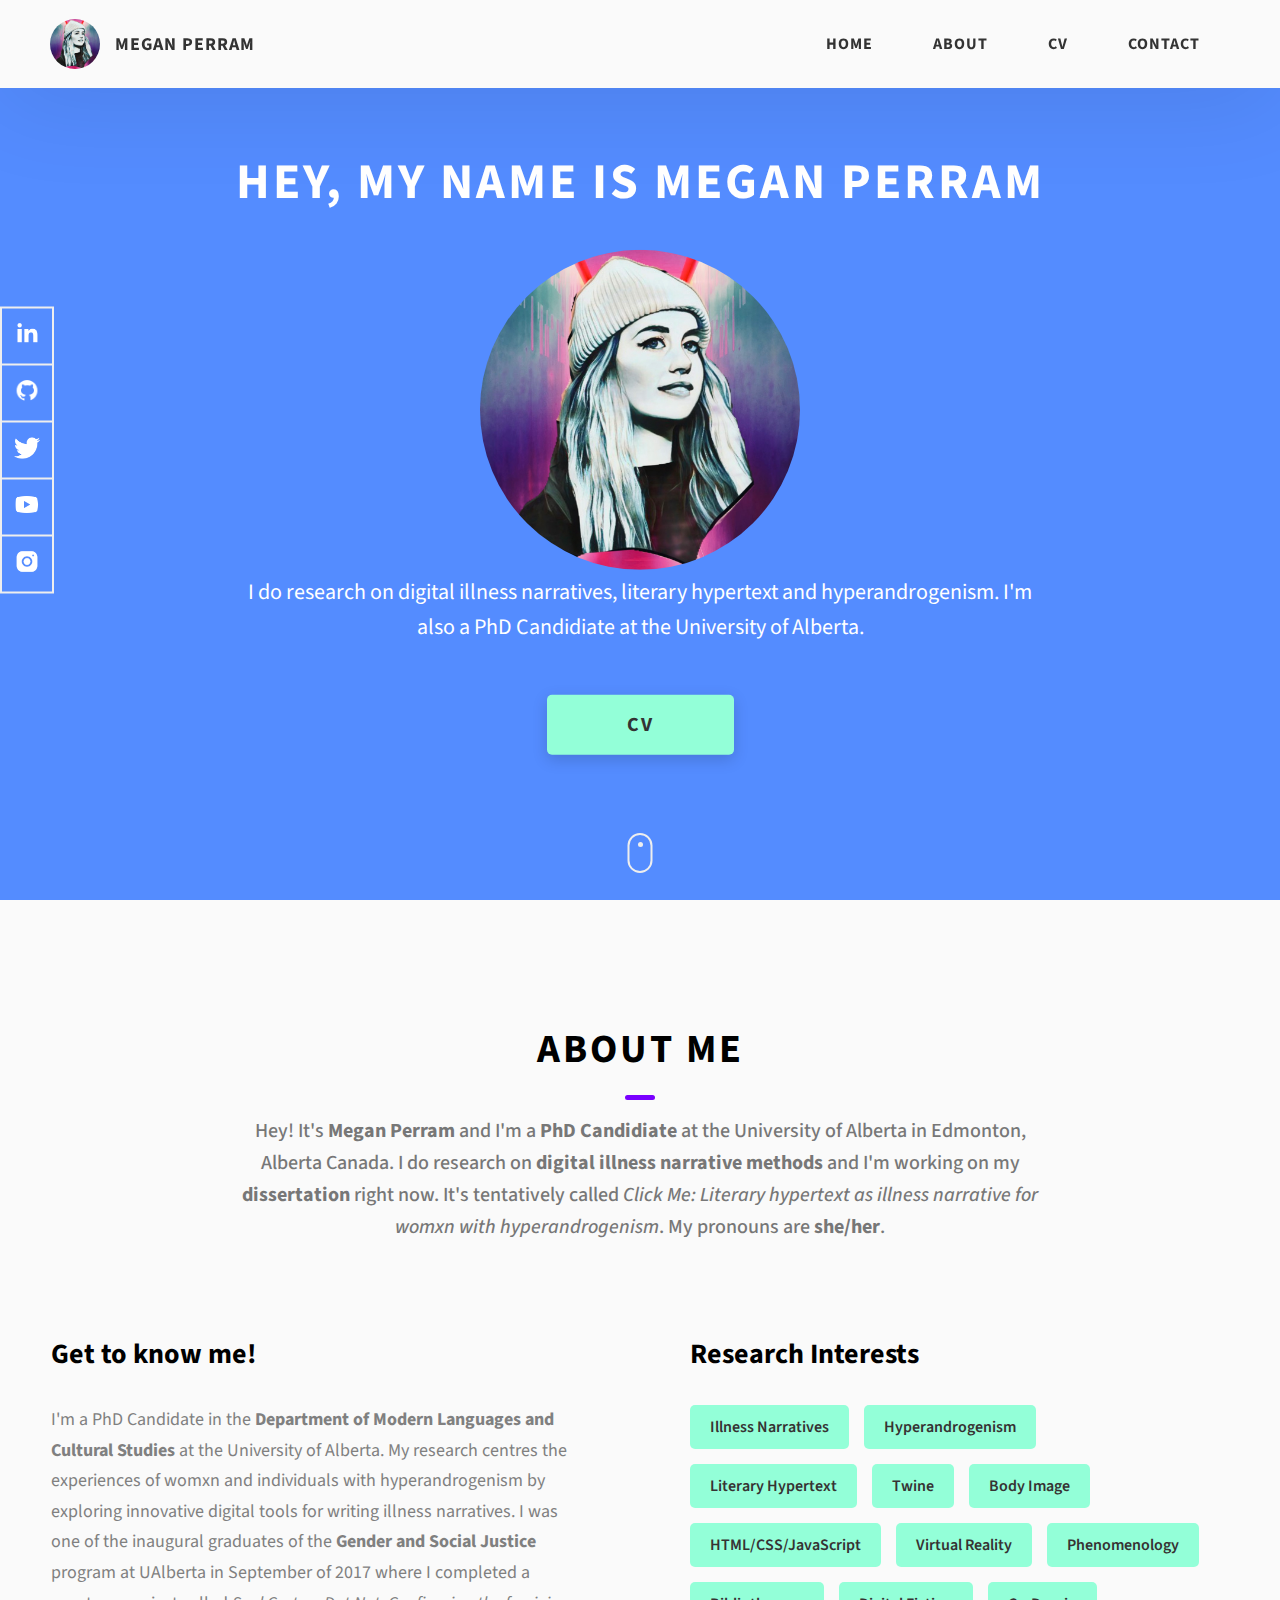
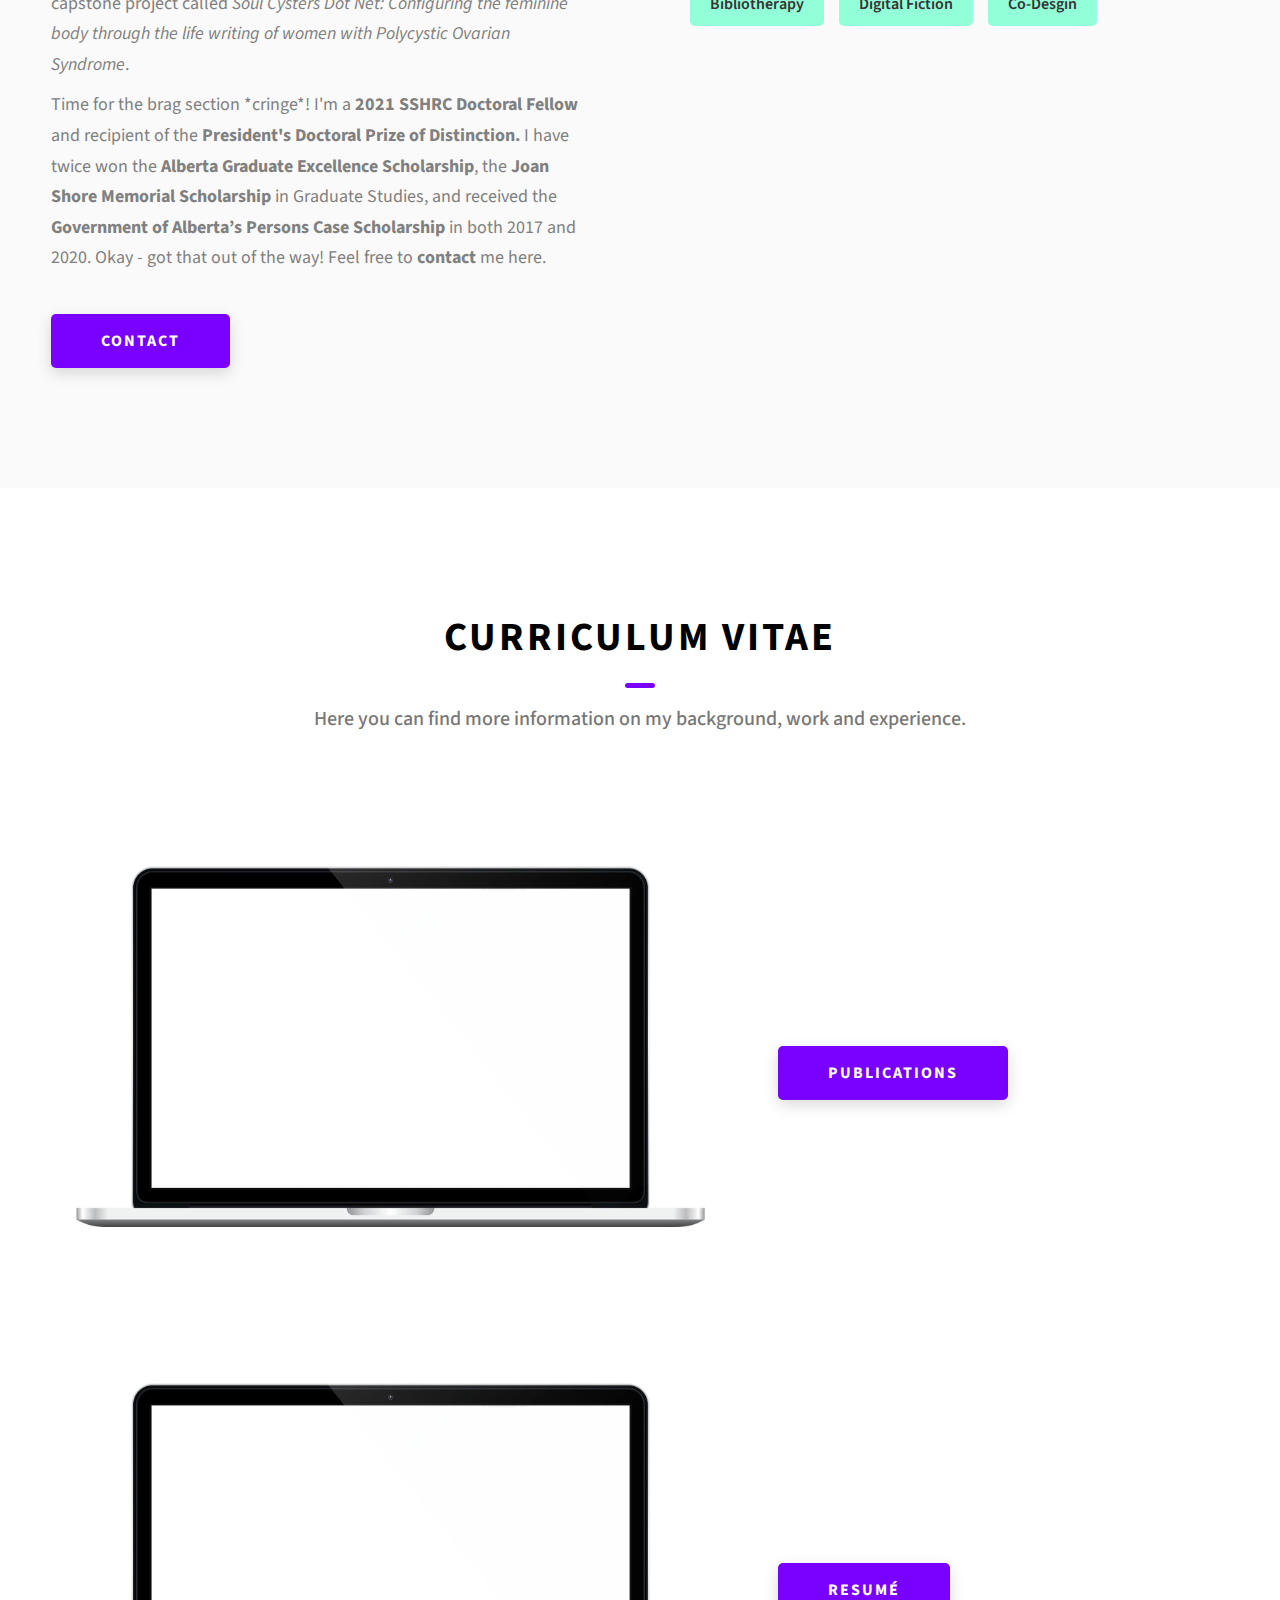
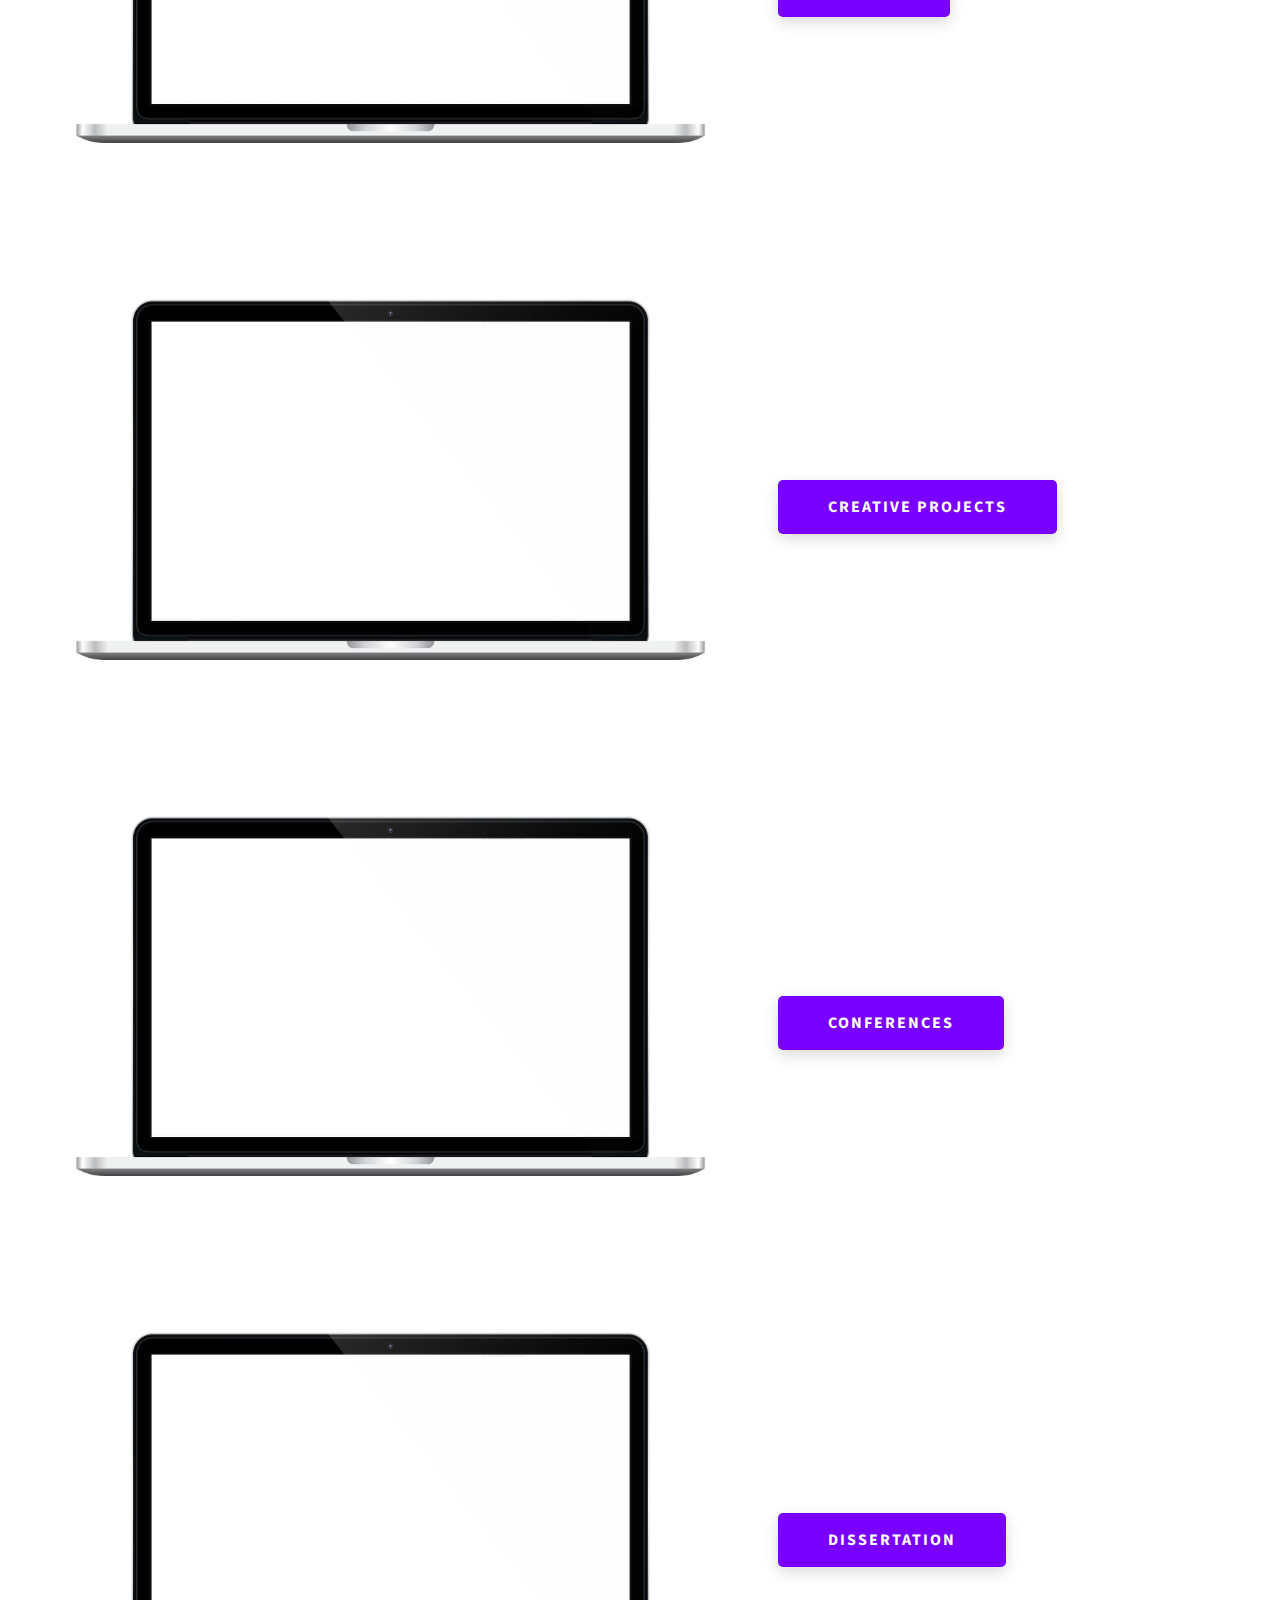
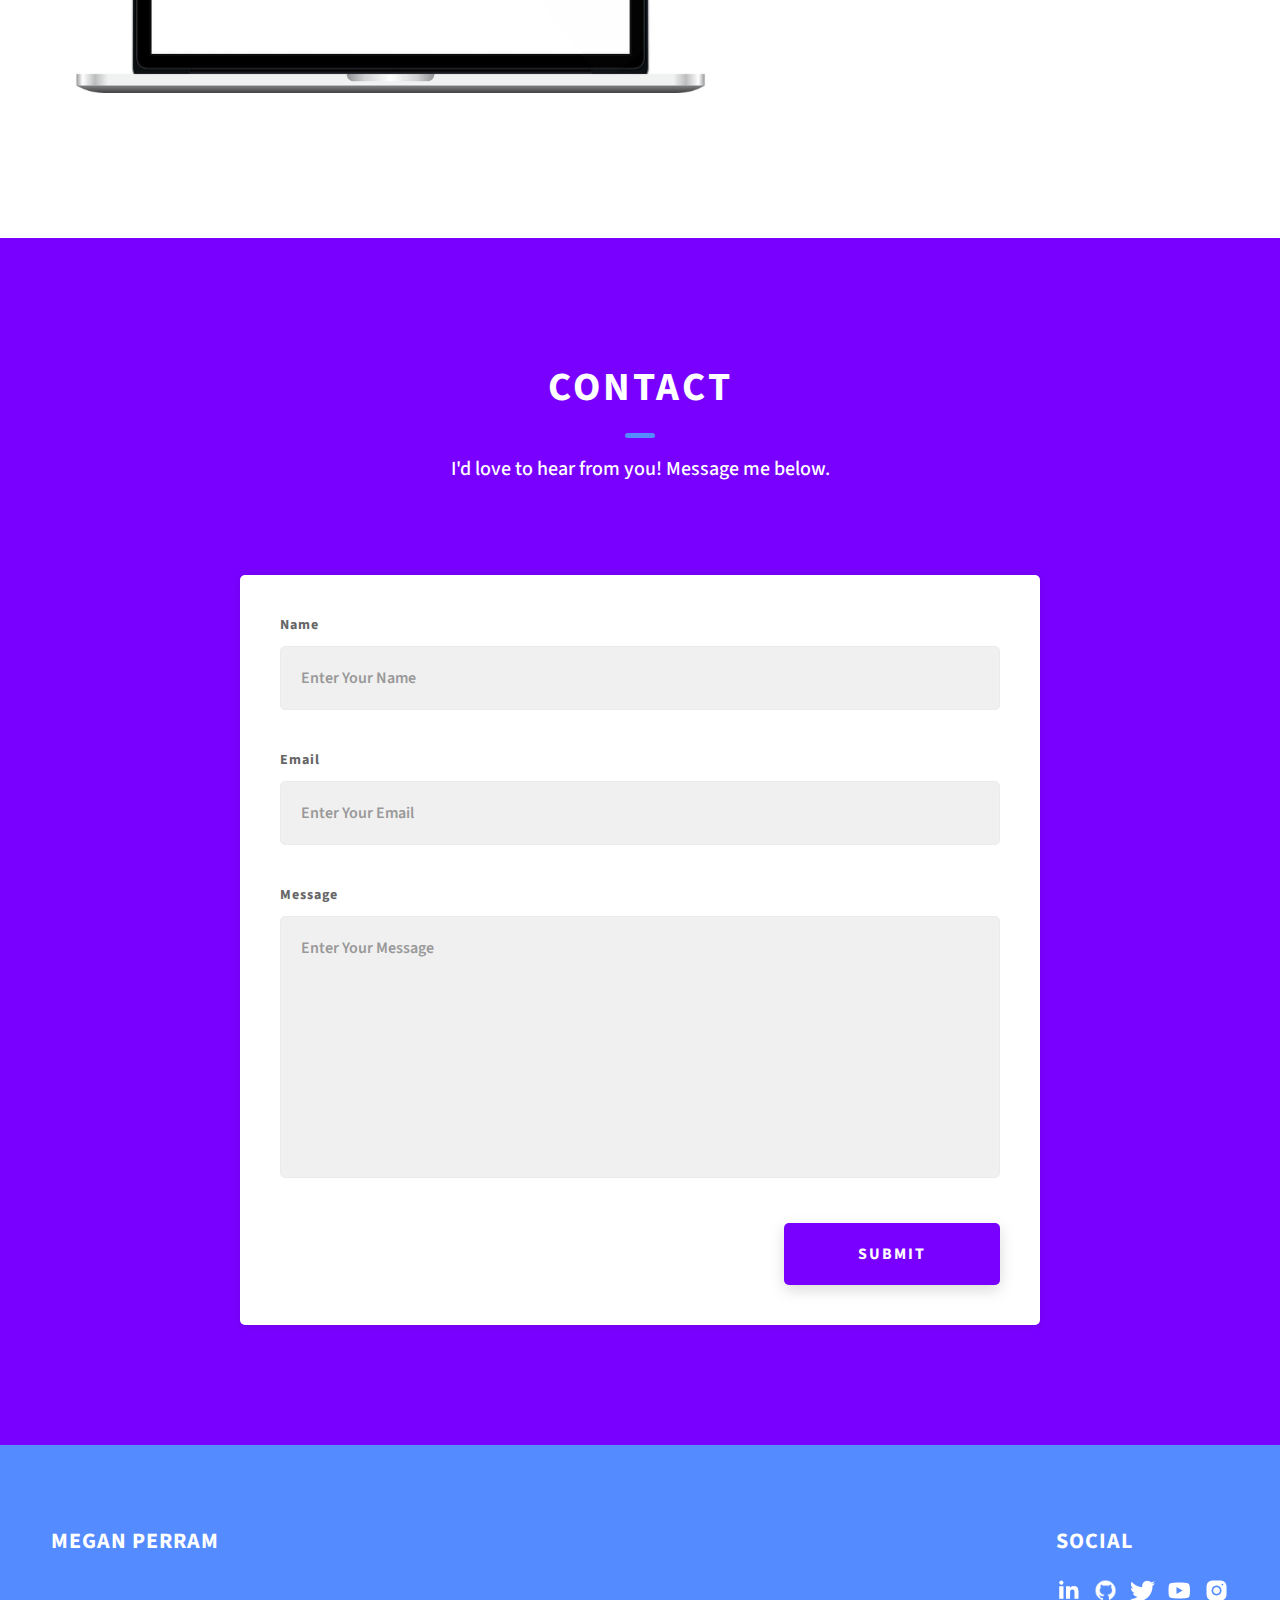
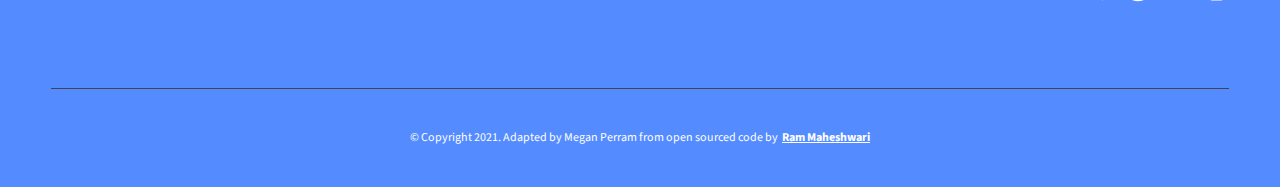
==== Website Design/index.html @ 6788bc58 "Try Again" ====
<!DOCTYPE html>
<html lang="en">
  <head>
    <meta charset="UTF-8" />
    <meta name="viewport" content="width=device-width, initial-scale=1.0" />
    <meta http-equiv="X-UA-Compatible" content="ie=edge" />
    <title>Dopefolio</title>
    <meta name="description" content="Portfolio Template for Developer" />

    <link rel="stylesheet" href="css/style.css" />

    <link rel="preconnect" href="https://fonts.googleapis.com" />
    <link rel="preconnect" href="https://fonts.gstatic.com" crossorigin />
    <link
      href="https://fonts.googleapis.com/css2?family=Source+Sans+Pro:wght@400;600;700;900&display=swap"
      rel="stylesheet"
    />
  </head>
  <body>
    <header class="header">
      <div class="header__content">
        <div class="header__logo-container">
          <div class="header__logo-img-cont">
            <img
              src="./assets/jpeg/megan_perram.jpg"
              alt="Ram Maheshwari Logo Image"
              class="header__logo-img"
            />
          </div>
          <span class="header__logo-sub">Megan Perram</span>
        </div>
        <div class="header__main">
          <ul class="header__links">
            <li class="header__link-wrapper">
              <a href="./index.html" class="header__link"> Home </a>
            </li>
            <li class="header__link-wrapper">
              <a href="./index.html#about" class="header__link">About </a>
            </li>
            <li class="header__link-wrapper">
              <a href="./index.html#projects" class="header__link"> CV </a>
            </li>
            <li class="header__link-wrapper">
              <a href="./index.html#contact" class="header__link"> Contact </a>
            </li>
          </ul>
          <div class="header__main-ham-menu-cont">
            <img
              src="./assets/svg/ham-menu.svg"
              alt="hamburger menu"
              class="header__main-ham-menu"
            />
            <img
              src="./assets/svg/ham-menu-close.svg"
              alt="hamburger menu close"
              class="header__main-ham-menu-close d-none"
            />
          </div>
        </div>
      </div>
      <div class="header__sm-menu">
        <div class="header__sm-menu-content">
          <ul class="header__sm-menu-links">
            <li class="header__sm-menu-link">
              <a href="./index.html"> Home </a>
            </li>

            <li class="header__sm-menu-link">
              <a href="./index.html#about"> About </a>
            </li>

            <li class="header__sm-menu-link">
              <a href="./index.html#projects"> Projects </a>
            </li>

            <li class="header__sm-menu-link">
              <a href="./index.html#contact"> Contact </a>
            </li>
          </ul>
        </div>
      </div>
    </header>
    <section class="home-hero">
      <div class="home-hero__content">
        <h1 class="heading-primary">Hey, My name is Megan Perram</h1>
        <div class="home-hero__info">
          <div class="megan-picture-img">
            <img
              src="./assets/jpeg/megan_perram.jpg"
              width="40%"
              height="20%"
              class="megan_picture"
              id="megan_picture"
            />
          </div>
          <p class="text-primary">
            I do research on digital illness narratives, literary hypertext and
            hyperandrogenism. I'm also a PhD Candidiate at the University of
            Alberta.
          </p>
        </div>
        <div class="home-hero__cta">
          <a href="./index.html#projects" class="btn btn--bg"> CV </a>
        </div>
      </div>
      <div class="home-hero__socials">
        <div class="home-hero__social">
          <a
            href="https://www.linkedin.com/in/megan-perram-947466133/"
            class="home-hero__social-icon-link"
          >
            <img
              src="./assets/png/linkedin-ico.png"
              alt="icon"
              class="home-hero__social-icon"
            />
          </a>
        </div>
        <div class="home-hero__social">
          <a
            href="https://github.com/mperram"
            class="home-hero__social-icon-link"
          >
            <img
              src="./assets/png/github-ico.png"
              alt="icon"
              class="home-hero__social-icon"
            />
          </a>
        </div>
        <div class="home-hero__social">
          <a
            href="https://twitter.com/megan_perram"
            class="home-hero__social-icon-link"
          >
            <img
              src="./assets/png/twitter-ico.png"
              alt="icon"
              class="home-hero__social-icon"
            />
          </a>
        </div>
        <div class="home-hero__social">
          <a
            href="https://www.youtube.com/channel/UCk7oveH39ft0-12yixtqlcw"
            class="home-hero__social-icon-link"
          >
            <img
              src="./assets/png/yt-ico.png"
              alt="icon"
              class="home-hero__social-icon"
            />
          </a>
        </div>
        <div class="home-hero__social">
          <a
            href="https://www.instagram.com/meganperram/"
            class="home-hero__social-icon-link home-hero__social-icon-link--bd-none"
          >
            <img
              src="./assets/png/insta-ico.png"
              alt="icon"
              class="home-hero__social-icon"
            />
          </a>
        </div>
      </div>
      <div class="home-hero__mouse-scroll-cont">
        <div class="mouse"></div>
      </div>
    </section>
    <section id="about" class="about sec-pad">
      <div class="main-container">
        <h2 class="heading heading-sec heading-sec__mb-med">
          <span class="heading-sec__main">About Me</span>
          <span class="heading-sec__sub">
            Hey! It's
            <strong>Megan Perram</strong>
            and I'm a <strong> PhD Candidiate </strong> at the University of
            Alberta in Edmonton, Alberta Canada. I do research on
            <strong> digital illness narrative methods </strong>
            and I'm working on my
            <strong>dissertation </strong>
            right now. It's tentatively called
            <i
              >Click Me: Literary hypertext as illness narrative for womxn with
              hyperandrogenism</i
            >. My pronouns are <strong>she/her</strong>.
          </span>
        </h2>
        <div class="about__content">
          <div class="about__content-main">
            <h3 class="about__content-title">Get to know me!</h3>
            <div class="about__content-details">
              <p class="about__content-details-para">
                I'm a PhD Candidate in the
                <strong
                  >Department of Modern Languages and Cultural Studies</strong
                >
                at the University of Alberta. My research centres the
                experiences of womxn and individuals with hyperandrogenism by
                exploring innovative digital tools for writing illness
                narratives. I was one of the inaugural graduates of the
                <strong>Gender and Social Justice</strong> program at UAlberta
                in September of 2017 where I completed a capstone project called
                <i
                  >Soul Cysters Dot Net: Configuring the feminine body through
                  the life writing of women with Polycystic Ovarian Syndrome</i
                >.
              </p>
              <p class="about__content-details-para">
                Time for the brag section *cringe*! I'm a
                <strong>2021 SSHRC Doctoral Fellow</strong> and recipient of the
                <strong>President's Doctoral Prize of Distinction.</strong> I
                have twice won the
                <strong>Alberta Graduate Excellence Scholarship</strong>, the
                <strong>Joan Shore Memorial Scholarship</strong> in Graduate
                Studies, and received the
                <strong
                  >Government of Alberta’s Persons Case Scholarship</strong
                >
                in both 2017 and 2020. Okay - got that out of the way! Feel free
                to <strong>contact</strong> me here.
              </p>
            </div>
            <a href="./#contact" class="btn btn--med btn--theme dynamicBgClr"
              >Contact</a
            >
          </div>
          <div class="about__content-skills">
            <h3 class="about__content-title">Research Interests</h3>
            <div class="skills">
              <div class="skills__skill">Illness Narratives</div>
              <div class="skills__skill">Hyperandrogenism</div>
              <div class="skills__skill">Literary Hypertext</div>
              <div class="skills__skill">Twine</div>
              <div class="skills__skill">Body Image</div>
              <div class="skills__skill">HTML/CSS/JavaScript</div>
              <div class="skills__skill">Virtual Reality</div>
              <div class="skills__skill">Phenomenology</div>
              <div class="skills__skill">Bibliotherapy</div>
              <div class="skills__skill">Digital Fiction</div>
              <div class="skills__skill">Co-Desgin</div>
            </div>
          </div>
        </div>
      </div>
    </section>
    <section id="projects" class="projects sec-pad">
      <div class="main-container">
        <h2 class="heading heading-sec heading-sec__mb-bg">
          <span class="heading-sec__main" id="CV">Curriculum Vitae</span>
          <span class="heading-sec__sub">
            Here you can find more information on my background, work and
            experience.
          </span>
        </h2>

        <div class="projects__content">
          <div class="projects__row">
            <div class="projects__row-img-cont">
              <img
                src="./assets/jpeg/project-mockup-example.jpeg"
                alt="Software Screenshot"
                class="projects__row-img"
                loading="lazy"
              />
            </div>
            <div class="projects__row-content">
              <h3 class="projects__row-content-title"></h3>
              <p class="projects__row-content-desc"></p>
              <a
                href="./project-1.html"
                class="btn btn--med btn--theme dynamicBgClr"
                target="_blank"
                >Publications</a
              >
            </div>
          </div>
          <div class="projects__row">
            <div class="projects__row-img-cont">
              <img
                src="./assets/jpeg/project-mockup-example.jpeg"
                alt="Software Screenshot"
                class="projects__row-img"
                loading="lazy"
              />
            </div>
            <div class="projects__row-content">
              <h3 class="projects__row-content-title"></h3>
              <p class="projects__row-content-desc"></p>
              <a
                href="./project-2.html"
                class="btn btn--med btn--theme dynamicBgClr"
                target="_blank"
                >Resumé</a
              >
            </div>
          </div>
          <div class="projects__row">
            <div class="projects__row-img-cont">
              <img
                src="./assets/jpeg/project-mockup-example.jpeg"
                alt="Software Screenshot"
                class="projects__row-img"
                loading="lazy"
              />
            </div>
            <div class="projects__row-content">
              <h3 class="projects__row-content-title"></h3>
              <p class="projects__row-content-desc"></p>
              <a
                href="./project-3.html"
                class="btn btn--med btn--theme dynamicBgClr"
                target="_blank"
                >Creative Projects</a
              >
            </div>
          </div>
          <div class="projects__row">
            <div class="projects__row-img-cont">
              <img
                src="./assets/jpeg/project-mockup-example.jpeg"
                alt="Software Screenshot"
                class="projects__row-img"
                loading="lazy"
              />
            </div>
            <div class="projects__row-content">
              <h3 class="projects__row-content-title"></h3>
              <p class="projects__row-content-desc"></p>
              <a
                href="./project-4.html"
                class="btn btn--med btn--theme dynamicBgClr"
                target="_blank"
                >Conferences</a
              >
            </div>
          </div>
          <div class="projects__row">
            <div class="projects__row-img-cont">
              <img
                src="./assets/jpeg/project-mockup-example.jpeg"
                alt="Software Screenshot"
                class="projects__row-img"
                loading="lazy"
              />
            </div>
            <div class="projects__row-content">
              <h3 class="projects__row-content-title"></h3>
              <p class="projects__row-content-desc"></p>
              <a
                href="./project-5.html"
                class="btn btn--med btn--theme dynamicBgClr"
                target="_blank"
                >Dissertation</a
              >
            </div>
          </div>
        </div>
      </div>
    </section>
    <section id="contact" class="contact sec-pad dynamicBg">
      <div class="main-container">
        <h2 class="heading heading-sec heading-sec__mb-med">
          <span class="heading-sec__main heading-sec__main--lt">Contact</span>
          <span class="heading-sec__sub heading-sec__sub--lt">
            I'd love to hear from you! Message me below.
          </span>
        </h2>
        <div class="contact__form-container">
          <form action="https://formspree.io/f/mnqwdeav" method="POST">
            <div class="contact__form-field">
              <label class="contact__form-label" for="name">Name</label>
              <input
                required
                placeholder="Enter Your Name"
                type="text"
                class="contact__form-input"
                name="name"
                id="name"
              />
            </div>
            <div class="contact__form-field">
              <label class="contact__form-label" for="email">Email</label>
              <input
                required
                placeholder="Enter Your Email"
                type="text"
                class="contact__form-input"
                name="email"
                id="email"
              />
            </div>
            <div class="contact__form-field">
              <label class="contact__form-label" for="message">Message</label>
              <textarea
                required
                cols="30"
                rows="10"
                class="contact__form-input"
                placeholder="Enter Your Message"
                name="message"
                id="message"
              ></textarea>
            </div>
            <button type="submit" class="btn btn--theme contact__btn">
              Submit
            </button>
          </form>
        </div>
      </div>
    </section>
    <footer class="main-footer">
      <div class="main-container">
        <div class="main-footer__upper">
          <div class="main-footer__row main-footer__row-1">
            <h2 class="heading heading-sm main-footer__heading-sm">
              <span>Social</span>
            </h2>
            <div class="main-footer__social-cont">
              <a
                target="_blank"
                rel="noreferrer"
                href="https://www.linkedin.com/in/megan-perram-947466133/"
              >
                <img
                  class="main-footer__icon"
                  src="./assets/png/linkedin-ico.png"
                  alt="icon"
                />
              </a>
              <a
                target="_blank"
                rel="noreferrer"
                href="https://github.com/mperram"
              >
                <img
                  class="main-footer__icon"
                  src="./assets/png/github-ico.png"
                  alt="icon"
                />
              </a>
              <a
                target="_blank"
                rel="noreferrer"
                href="https://twitter.com/megan_perram"
              >
                <img
                  class="main-footer__icon"
                  src="./assets/png/twitter-ico.png"
                  alt="icon"
                />
              </a>
              <a
                target="_blank"
                rel="noreferrer"
                href="https://www.youtube.com/channel/UCk7oveH39ft0-12yixtqlcw"
              >
                <img
                  class="main-footer__icon"
                  src="./assets/png/yt-ico.png"
                  alt="icon"
                />
              </a>
              <a
                target="_blank"
                rel="noreferrer"
                href="https://www.instagram.com/meganperram/"
              >
                <img
                  class="main-footer__icon main-footer__icon--mr-none"
                  src="./assets/png/insta-ico.png"
                  alt="icon"
                />
              </a>
            </div>
          </div>
          <div class="main-footer__row main-footer__row-2">
            <h4 class="heading heading-sm text-lt">Megan Perram</h4>
            <p class="main-footer__short-desc"></p>
          </div>
        </div>

        <!-- If you give me some credit or shoutout here by linking to my website, then it will be a big thing for me and will help me a lot :) -->
        <div class="main-footer__lower">
          &copy; Copyright 2021. Adapted by Megan Perram from open sourced code
          by
          <a rel="noreferrer" target="_blank" href="https://rammaheshwari.com"
            >Ram Maheshwari</a
          >
        </div>
      </div>
    </footer>

    <script src="./index.js"></script>
  </body>
</html>
---- Website Design/css/style.css ----
/*
0 - 600px:      Phone
600 - 900px:    Tablet portrait
900 - 1200px:   Tablet landscape
[1200 - 1800] is where our normal styles apply
1800px + :      Big desktop
$breakpoint arguement choices:
- phone
- tab-port
- tab-land
- big-desktop

Inside media queries 1em is always 16px i.e 1em = 16px at every screen size only inside media queries
*/
*,
*::after,
*::before {
  margin: 0;
  padding: 0;
  box-sizing: inherit;
  font-family: inherit;
}

html {
  font-size: 62.5%;
  scroll-behavior: smooth;
}
@media only screen and (max-width: 75em) {
  html {
    font-size: 59%;
  }
}
@media only screen and (max-width: 56.25em) {
  html {
    font-size: 56%;
  }
}
@media only screen and (min-width: 112.5em) {
  html {
    font-size: 65%;
  }
}

body {
  box-sizing: border-box;
  position: relative;
  line-height: 1.5;
  font-family: sans-serif;
  overflow-x: hidden;
  overflow-y: scroll;
  font-family: "Source Sans Pro", sans-serif;
}

a {
  text-decoration: none;
  color: inherit;
}

li {
  list-style: none;
}

input:focus,
button:focus,
a:focus,
textarea:focus {
  outline: none;
}

button {
  border: none;
  cursor: pointer;
}

textarea {
  resize: none;
}

.heading-primary {
  font-size: 5rem;
  text-transform: uppercase;
  letter-spacing: 3px;
  text-align: center;
}
@media only screen and (max-width: 37.5em) {
  .heading-primary {
    font-size: 4.5rem;
  }
}

.heading-sec__mb-bg {
  margin-bottom: 11rem;
}
@media only screen and (max-width: 56.25em) {
  .heading-sec__mb-bg {
    margin-bottom: 8rem;
  }
}

.heading-sec__mb-med {
  margin-bottom: 9rem;
}
@media only screen and (max-width: 56.25em) {
  .heading-sec__mb-med {
    margin-bottom: 8rem;
  }
}

.heading-sec__main {
  display: block;
  font-size: 4rem;
  text-transform: uppercase;
  letter-spacing: 1px;
  letter-spacing: 3px;
  text-align: center;
  margin-bottom: 3.5rem;
  position: relative;
}
.heading-sec__main--lt {
  color: white;
}
.heading-sec__main--lt::after {
  content: "";
  background: #548cff !important;
}
.heading-sec__main::after {
  content: "";
  position: absolute;
  top: calc(100% + 1.5rem);
  height: 5px;
  width: 3rem;
  background: #7900ff;
  left: 50%;
  transform: translateX(-50%);
  border-radius: 5px;
}
@media only screen and (max-width: 37.5em) {
  .heading-sec__main::after {
    top: calc(100% + 1.2rem);
  }
}

.heading-sec__sub {
  display: block;
  text-align: center;
  color: #777;
  font-size: 2rem;
  font-weight: 500;
  max-width: 80rem;
  margin: auto;
  line-height: 1.6;
}
@media only screen and (max-width: 37.5em) {
  .heading-sec__sub {
    font-size: 1.8rem;
  }
}
.heading-sec__sub--lt {
  color: white;
}

.heading-sm {
  font-size: 2.2rem;
  text-transform: uppercase;
  letter-spacing: 1px;
}

.main-container {
  max-width: 120rem;
  margin: auto;
  width: 92%;
}

.btn {
  background: #93ffd8;
  color: #333;
  text-transform: uppercase;
  letter-spacing: 2px;
  display: inline-block;
  font-weight: 700;
  border-radius: 5px;
  box-shadow: 0 5px 15px 0 rgba(0, 0, 0, 0.15);
  transition: transform 0.3s;
}
.btn:hover {
  transform: translateY(-3px);
}
.btn--bg {
  padding: 1.5rem 8rem;
  font-size: 2rem;
}
.btn--med {
  padding: 1.5rem 5rem;
  font-size: 1.6rem;
}
.btn--theme {
  background: #7900ff;
  color: #fff;
}
.btn--theme-inv {
  color: #7900ff;
  background: #fff;
  border: 2px solid #7900ff;
  box-shadow: none;
  padding: calc(1.5rem - 2px) calc(5rem - 2px);
}

.sec-pad {
  padding: 12rem 0;
}
@media only screen and (max-width: 56.25em) {
  .sec-pad {
    padding: 8rem 0;
  }
}

.text-primary {
  color: #fff;
  font-size: 2.2rem;
  text-align: center;
  width: 100%;
  line-height: 1.6;
}
@media only screen and (max-width: 37.5em) {
  .text-primary {
    font-size: 2rem;
  }
}

.d-none {
  display: none;
}
.megan-picture-img {
  text-align: center;
  border-radius: 50%;
}
.megan_picture {
  border-radius: 50%;
  overflow: hidden;
}

.home-hero {
  color: #fff;
  background: linear-gradient(to right, #548cff, #548cff),
    url(../../assets/svg/common-bg.svg);
  background-position: center;
  height: 100vh;
  min-height: 80rem;
  max-height: 120rem;
  position: relative;
}
@media only screen and (max-width: 37.5em) {
  .home-hero {
    height: unset;
    min-height: unset;
  }
}
.home-hero__socials {
  position: absolute;
  top: 50%;
  border: 2px solid #eee;
  border-left: 2px solid #eee;
  transform: translateY(-50%);
}
@media only screen and (max-width: 56.25em) {
  .home-hero__socials {
    display: none;
  }
}
.home-hero__mouse-scroll-cont {
  position: absolute;
  bottom: 3%;
  left: 50%;
  transform: translateX(-50%);
}
@media only screen and (max-width: 37.5em) {
  .home-hero__mouse-scroll-cont {
    display: none;
  }
}
.home-hero__social {
  width: 5rem;
}
.home-hero__social-icon-link {
  width: 100%;
  display: block;
  padding: 1.2rem;
  border-bottom: 2px solid #eee;
  transition: background 0.3s;
}
.home-hero__social-icon-link:hover {
  background: rgba(255, 255, 255, 0.1);
}
.home-hero__social-icon-link--bd-none {
  border-bottom: 0;
}
.home-hero__social-icon {
  width: 100%;
}
.home-hero__content {
  position: absolute;
  top: 50%;
  left: 50%;
  transform: translate(-50%, -50%);
  max-width: 90rem;
  width: 92%;
}
@media only screen and (max-width: 37.5em) {
  .home-hero__content {
    padding: 19rem 0 13rem 0;
    margin: auto;
    position: static;
    transform: translate(0, 0);
  }
}
.home-hero__info {
  margin: 3rem auto 0 auto;
  max-width: 80rem;
}
.home-hero__cta {
  margin-top: 5rem;
  text-align: center;
}

.about {
  background: #fafafa;
}
.about__content {
  display: grid;
  grid-template-columns: 1fr 1fr;
  grid-gap: 10rem;
}
@media only screen and (max-width: 56.25em) {
  .about__content {
    grid-template-columns: 1fr;
    grid-gap: 8rem;
  }
}
.about__content-title {
  font-weight: 700;
  font-size: 2.8rem;
  margin-bottom: 3rem;
}
@media only screen and (max-width: 37.5em) {
  .about__content-title {
    font-size: 2.4rem;
  }
}
.about__content-details-para {
  font-size: 1.8rem;
  color: grey;
  max-width: 60rem;
  line-height: 1.7;
  margin-bottom: 1rem;
}
.about__content-details-para--hl {
  font-weight: 700;
  margin: 0 3px;
}
.about__content-details-para:last-child {
  margin-bottom: 4rem;
}

.projects__row {
  display: grid;
  grid-template-columns: 1.5fr 1fr;
  grid-gap: 5rem;
  margin-bottom: 11rem;
}
@media only screen and (max-width: 56.25em) {
  .projects__row {
    grid-template-columns: 1fr;
    grid-gap: 2rem;
    margin-bottom: 8rem;
  }
}
@media only screen and (max-width: 56.25em) {
  .projects__row {
    text-align: center;
  }
}
.projects__row:last-child {
  margin-bottom: 0;
}
.projects__row-img-cont {
  overflow: hidden;
}
.projects__row-img {
  width: 100%;
  display: block;
  object-fit: cover;
}
.projects__row-content {
  padding: 2rem 0;
  display: flex;
  justify-content: center;
  flex-direction: column;
  align-items: flex-start;
}
@media only screen and (max-width: 56.25em) {
  .projects__row-content {
    align-items: center;
  }
}
.projects__row-content-title {
  font-weight: 700;
  font-size: 2.8rem;
  margin-bottom: 2rem;
}
@media only screen and (max-width: 37.5em) {
  .projects__row-content-title {
    font-size: 2.4rem;
  }
}
.projects__row-content-desc {
  font-size: 1.8rem;
  color: grey;
  max-width: 60rem;
  line-height: 1.7;
  margin-bottom: 3rem;
}
@media only screen and (max-width: 37.5em) {
  .projects__row-content-desc {
    font-size: 1.7rem;
  }
}

.contact {
  background: linear-gradient(to right, #7900ff, #7900ff),
    url(../../assets/svg/common-bg.svg);
  background-size: cover;
  background-position: center;
}
.contact__form-container {
  box-shadow: 0 0 10px rgba(0, 0, 0, 0.1);
  background: white;
  padding: 4rem;
  margin-top: 6rem;
  max-width: 80rem;
  text-align: right;
  width: 95%;
  border-radius: 5px;
  margin: 5rem auto 0 auto;
}
@media only screen and (max-width: 37.5em) {
  .contact__form-container {
    padding: 3rem;
  }
}
.contact__form-field {
  margin-bottom: 4rem;
}
@media only screen and (max-width: 37.5em) {
  .contact__form-field {
    margin-bottom: 3rem;
  }
}
.contact__form-label {
  color: #666;
  font-size: 1.4rem;
  letter-spacing: 1px;
  font-weight: 700;
  margin-bottom: 1rem;
  display: block;
  text-align: left;
}
.contact__form-input {
  color: #333;
  padding: 2rem;
  width: 100%;
  border: 1px solid #ebebeb;
  font-size: 1.6rem;
  letter-spacing: 0px;
  background: #f0f0f0;
  border-radius: 5px;
  font-weight: 600;
  /* Code for Modern Browsers */
  /* Code for WebKit, Blink, Edge */
  /* Code for Internet Explorer 10-11 */
  /* Code for Microsoft Edge */
  /* Code for Mozilla Firefox 4 to 18 */
  /* Code for Mozilla Firefox 19+ */
}
.contact__form-input::placeholder {
  color: #999;
  font-weight: 600;
  font-size: 1.6rem;
}
.contact__form-input::-webkit-input-placeholder {
  color: #999;
  font-weight: 600;
  font-size: 1.6rem;
}
.contact__form-input:-ms-input-placeholder {
  color: #999;
  font-weight: 600;
  font-size: 1.6rem;
}
.contact__form-input::-ms-input-placeholder {
  color: #999;
  font-weight: 600;
  font-size: 1.6rem;
}
.contact__form-input:-moz-placeholder {
  opacity: 1;
  color: #999;
  font-weight: 600;
  font-size: 1.6rem;
}
.contact__form-input::-moz-placeholder {
  opacity: 1;
  color: #999;
  font-weight: 600;
  font-size: 1.6rem;
}
.contact__btn {
  width: 30%;
  padding: 2rem 4rem;
  font-size: 1.6rem;
}
@media only screen and (max-width: 37.5em) {
  .contact__btn {
    width: 100%;
  }
}

.project-cs-hero {
  color: #fff;
  background: linear-gradient(
      to right,
      rgba(0, 98, 185, 0.8),
      rgba(0, 98, 185, 0.8)
    ),
    url(../../assets/svg/common-bg.svg);
  background-size: cover;
  background-position: center;
  position: relative;
}
@media only screen and (max-width: 37.5em) {
  .project-cs-hero {
    height: unset;
    min-height: unset;
  }
}
.project-cs-hero__content {
  padding: 25rem 0 17rem 0;
  max-width: 90rem;
  width: 92%;
  margin: auto;
}
@media only screen and (max-width: 37.5em) {
  .project-cs-hero__content {
    padding: 19rem 0 13rem 0;
    margin: auto;
    position: static;
    transform: translate(0, 0);
  }
}
.project-cs-hero__info {
  margin: 3rem auto 0 auto;
  max-width: 80rem;
}
.project-cs-hero__cta {
  margin-top: 5rem;
  text-align: center;
}

.project-details__content {
  padding: 8rem 0;
  max-width: 90rem;
  margin: auto;
}
.project-details__content-title {
  font-weight: 700;
  font-size: 2.8rem;
  margin-bottom: 3rem;
}
@media only screen and (max-width: 37.5em) {
  .project-details__content-title {
    font-size: 2.4rem;
  }
}

.project-details__showcase-img-cont {
  width: 100%;
  margin-bottom: 6rem;
}

.project-details__showcase-img {
  width: 100%;
}

.project-details__content-main {
  width: 100%;
  max-width: 70rem;
  margin: auto;
}

.project-details__desc {
  margin: 0 0 7rem 0;
}
.project-details__desc-para {
  font-size: 1.8rem;
  line-height: 1.7;
  color: grey;
  margin-bottom: 2rem;
}

.project-details__tools-used {
  margin: 0 0 7rem 0;
}
.project-details__tools-used-list {
  display: flex;
  flex-wrap: wrap;
}
.project-details__tools-used-item {
  padding: 1rem 2rem;
  margin-bottom: 1.5rem;
  margin-right: 1.5rem;
  font-size: 1.6rem;
  background: rgba(153, 153, 153, 0.2);
  border-radius: 5px;
  font-weight: 600;
  color: #777;
}

.project-details__links {
  margin: 0 0;
}
.project-details__links-btn {
  margin-right: 2rem;
}
@media only screen and (max-width: 37.5em) {
  .project-details__links-btn {
    margin-right: 0;
    width: 70%;
    margin-bottom: 2rem;
    text-align: center;
  }
}
.project-details__links-btn:last-child {
  margin: 0;
}
@media only screen and (max-width: 37.5em) {
  .project-details__links-btn:last-child {
    margin: 0;
  }
}

.header {
  position: fixed;
  width: 100%;
  z-index: 1000;
  background: #000;
  background: #fafafa;
  box-shadow: 0 10px 100px rgba(0, 0, 0, 0.1);
}
.header__content {
  display: flex;
  align-items: center;
  justify-content: space-between;
  padding: 1rem 5rem;
}
@media only screen and (max-width: 56.25em) {
  .header__content {
    padding: 0 2rem;
  }
}
.header__logo-container {
  display: flex;
  align-items: center;
  cursor: pointer;
  color: #333;
  transition: color 0.3s;
}
.header__logo-container:hover {
  color: #0062b9;
}
.header__logo-img-cont {
  width: 5rem;
  height: 5rem;
  border-radius: 50px;
  overflow: hidden;
  margin-right: 1.5rem;
  background: #0062b9;
}
@media only screen and (max-width: 56.25em) {
  .header__logo-img-cont {
    width: 4.5rem;
    height: 4.5rem;
    margin-right: 1.2rem;
  }
}
.header__logo-img {
  width: 100%;
  height: 100%;
  object-fit: cover;
  object-position: center;
  display: block;
}
.header__logo-sub {
  font-size: 1.8rem;
  text-transform: uppercase;
  font-weight: 700;
  letter-spacing: 1px;
}
.header__links {
  display: flex;
}
@media only screen and (max-width: 37.5em) {
  .header__links {
    display: none;
  }
}
.header__link {
  padding: 2.2rem 3rem;
  display: inline-block;
  font-size: 1.6rem;
  color: #333;
  text-transform: uppercase;
  letter-spacing: 1px;
  font-weight: 700;
  transition: color 0.3s;
}
.header__link:hover {
  color: #0062b9;
}
@media only screen and (max-width: 56.25em) {
  .header__link {
    padding: 3rem 1.8rem;
    font-size: 1.5rem;
  }
}
.header__main-ham-menu-cont {
  display: none;
  width: 3rem;
  padding: 2.2rem 0;
}
@media only screen and (max-width: 37.5em) {
  .header__main-ham-menu-cont {
    display: block;
  }
}
.header__main-ham-menu {
  width: 100%;
}
.header__main-ham-menu-close {
  width: 100%;
}
.header__sm-menu {
  background: #fff;
  position: absolute;
  width: 100%;
  top: 100%;
  visibility: hidden;
  opacity: 0;
  transition: all 0.3s;
  box-shadow: 0px 5px 5px 0px rgba(0, 0, 0, 0.1);
  -webkit-box-shadow: 0px 5px 5px 0px rgba(0, 0, 0, 0.1);
  -moz-box-shadow: 0px 5px 5px 0px rgba(0, 0, 0, 0.1);
}
.header__sm-menu--active {
  visibility: hidden;
  opacity: 0;
}
@media only screen and (max-width: 37.5em) {
  .header__sm-menu--active {
    visibility: visible;
    opacity: 1;
  }
}
.header__sm-menu-link a {
  display: block;
  text-decoration: none;
  padding: 2.5rem 3rem;
  font-size: 1.6rem;
  color: #333;
  text-align: right;
  border-bottom: 1px solid #eee;
  font-weight: 700;
  text-transform: uppercase;
  letter-spacing: 2px;
  transition: color 0.3s;
}
.header__sm-menu-link a:hover {
  color: #0062b9;
}
.header__sm-menu-link:first-child a {
  border-top: 1px solid #eee;
}
.header__sm-menu-link-last {
  border-bottom: 0;
}

.main-footer {
  background: #548cff;
  color: white;
}
.main-footer__upper {
  display: flex;
  justify-content: space-between;
  padding: 8rem 0;
}
@media only screen and (max-width: 56.25em) {
  .main-footer__upper {
    padding: 6rem 0;
  }
}
@media only screen and (max-width: 37.5em) {
  .main-footer__upper {
    display: block;
  }
}
.main-footer__row-1 {
  order: 2;
}
@media only screen and (max-width: 56.25em) {
  .main-footer__row-1 {
    margin-bottom: 5rem;
  }
}
.main-footer__row-2 {
  width: 40%;
  order: 1;
  max-width: 50rem;
}
@media only screen and (max-width: 56.25em) {
  .main-footer__row-2 {
    width: 100%;
  }
}
.main-footer__short-desc {
  margin-top: 2rem;
  color: #eee;
  font-size: 1.5rem;
  line-height: 1.7;
}
.main-footer__social-cont {
  margin-top: 2rem;
}
.main-footer__icon {
  margin-right: 1rem;
  width: 2.5rem;
}
.main-footer__icon--mr-none {
  margin-right: 0;
}
.main-footer__lower {
  padding: 4rem 0;
  border-top: 1px solid #444;
  color: #white;
  font-size: 1.2rem;
  text-align: left;
  text-align: center;
}
.main-footer__lower a {
  text-decoration: underline;
  font-weight: bold;
  margin-left: 2px;
}
@media only screen and (max-width: 56.25em) {
  .main-footer__lower {
    padding: 3.5rem 0;
  }
}

.skills {
  display: flex;
  flex-wrap: wrap;
}
.skills__skill {
  padding: 1rem 2rem;
  margin-bottom: 1.5rem;
  margin-right: 1.5rem;
  font-size: 1.6rem;
  background: #93ffd8;
  border-radius: 5px;
  font-weight: 600;
  color: rgb(54, 51, 51);
}

.mouse {
  width: 25px;
  height: 40px;
  border: 2px solid #eee;
  border-radius: 60px;
  position: relative;
  overflow: hidden;
}
.mouse::before {
  content: "";
  width: 5px;
  height: 5px;
  position: absolute;
  top: 7px;
  left: 50%;
  transform: translateX(-50%);
  background-color: #eee;
  border-radius: 50%;
  opacity: 1;
  animation: wheel 1.3s infinite;
  -webkit-animation: wheel 1.3s infinite;
}

@keyframes wheel {
  to {
    opacity: 0;
    top: 27px;
  }
}

@-webkit-keyframes wheel {
  to {
    opacity: 0;
    top: 27px;
  }
}
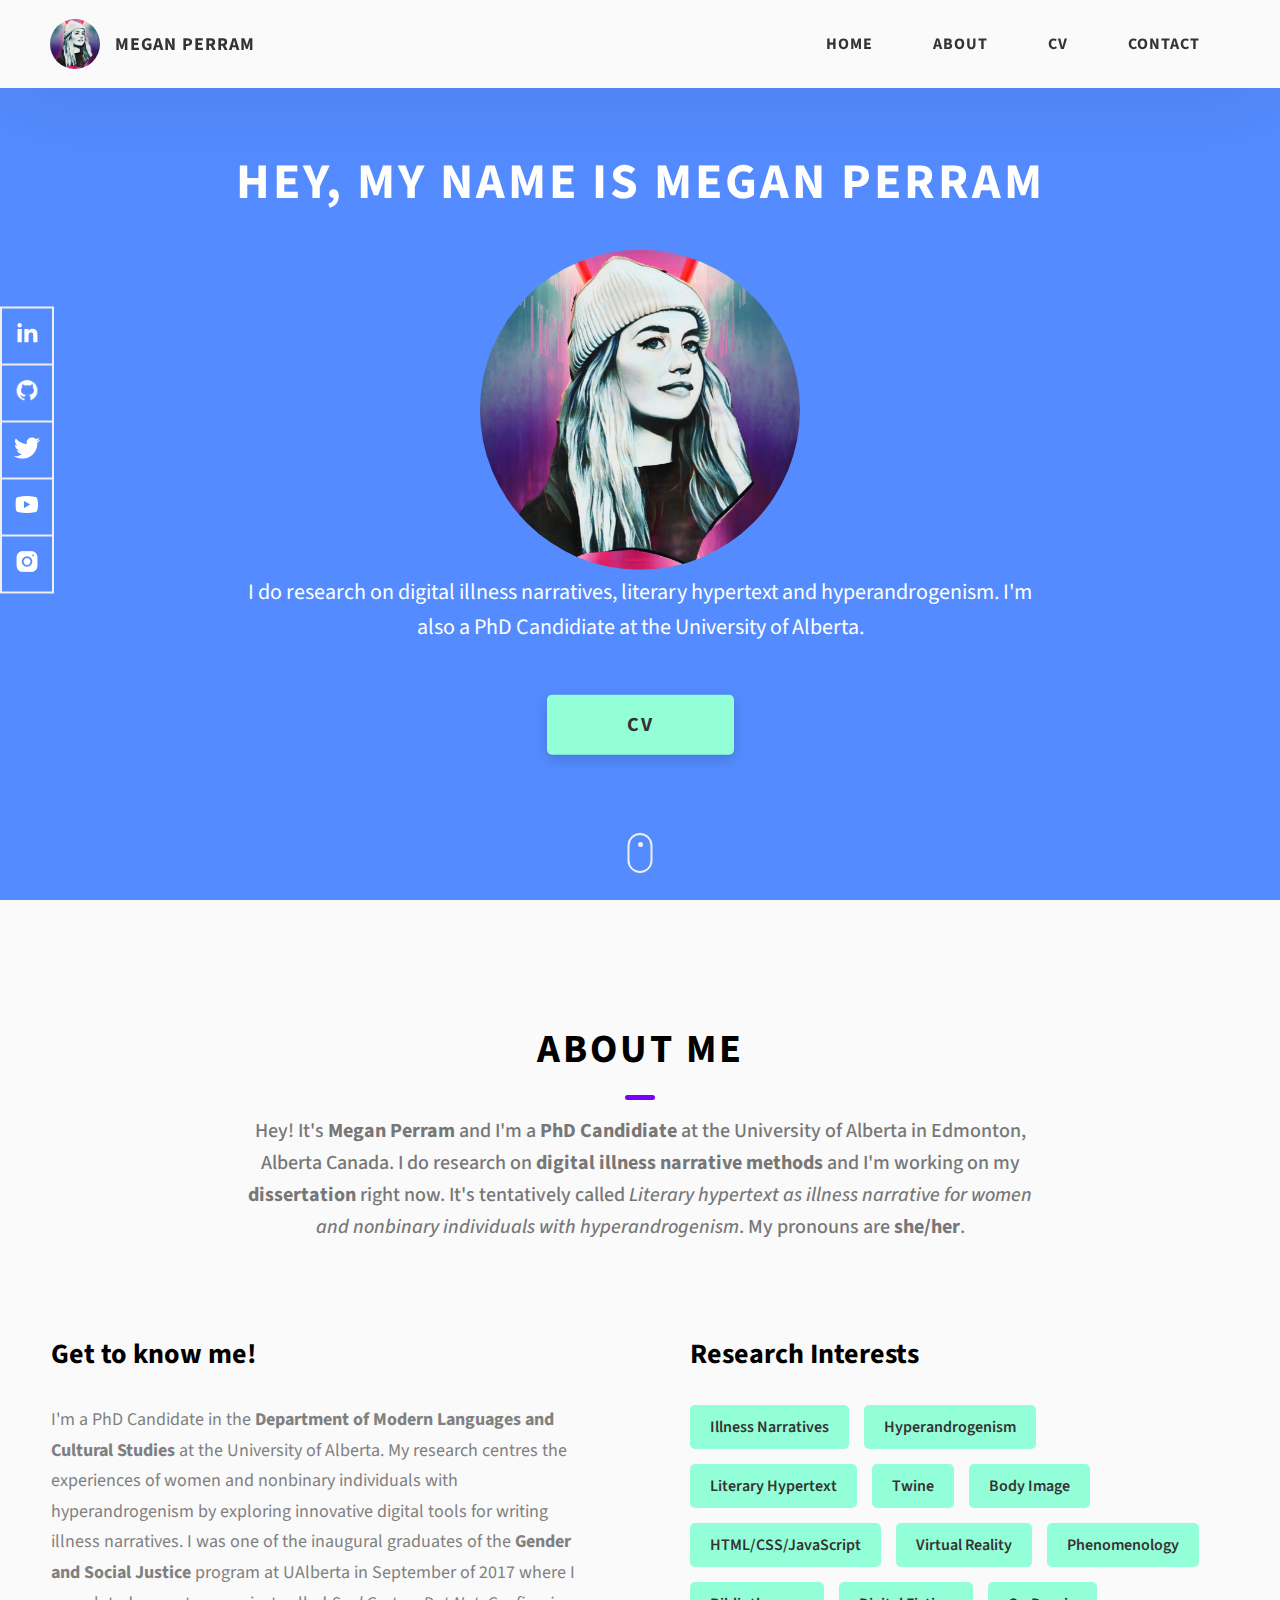
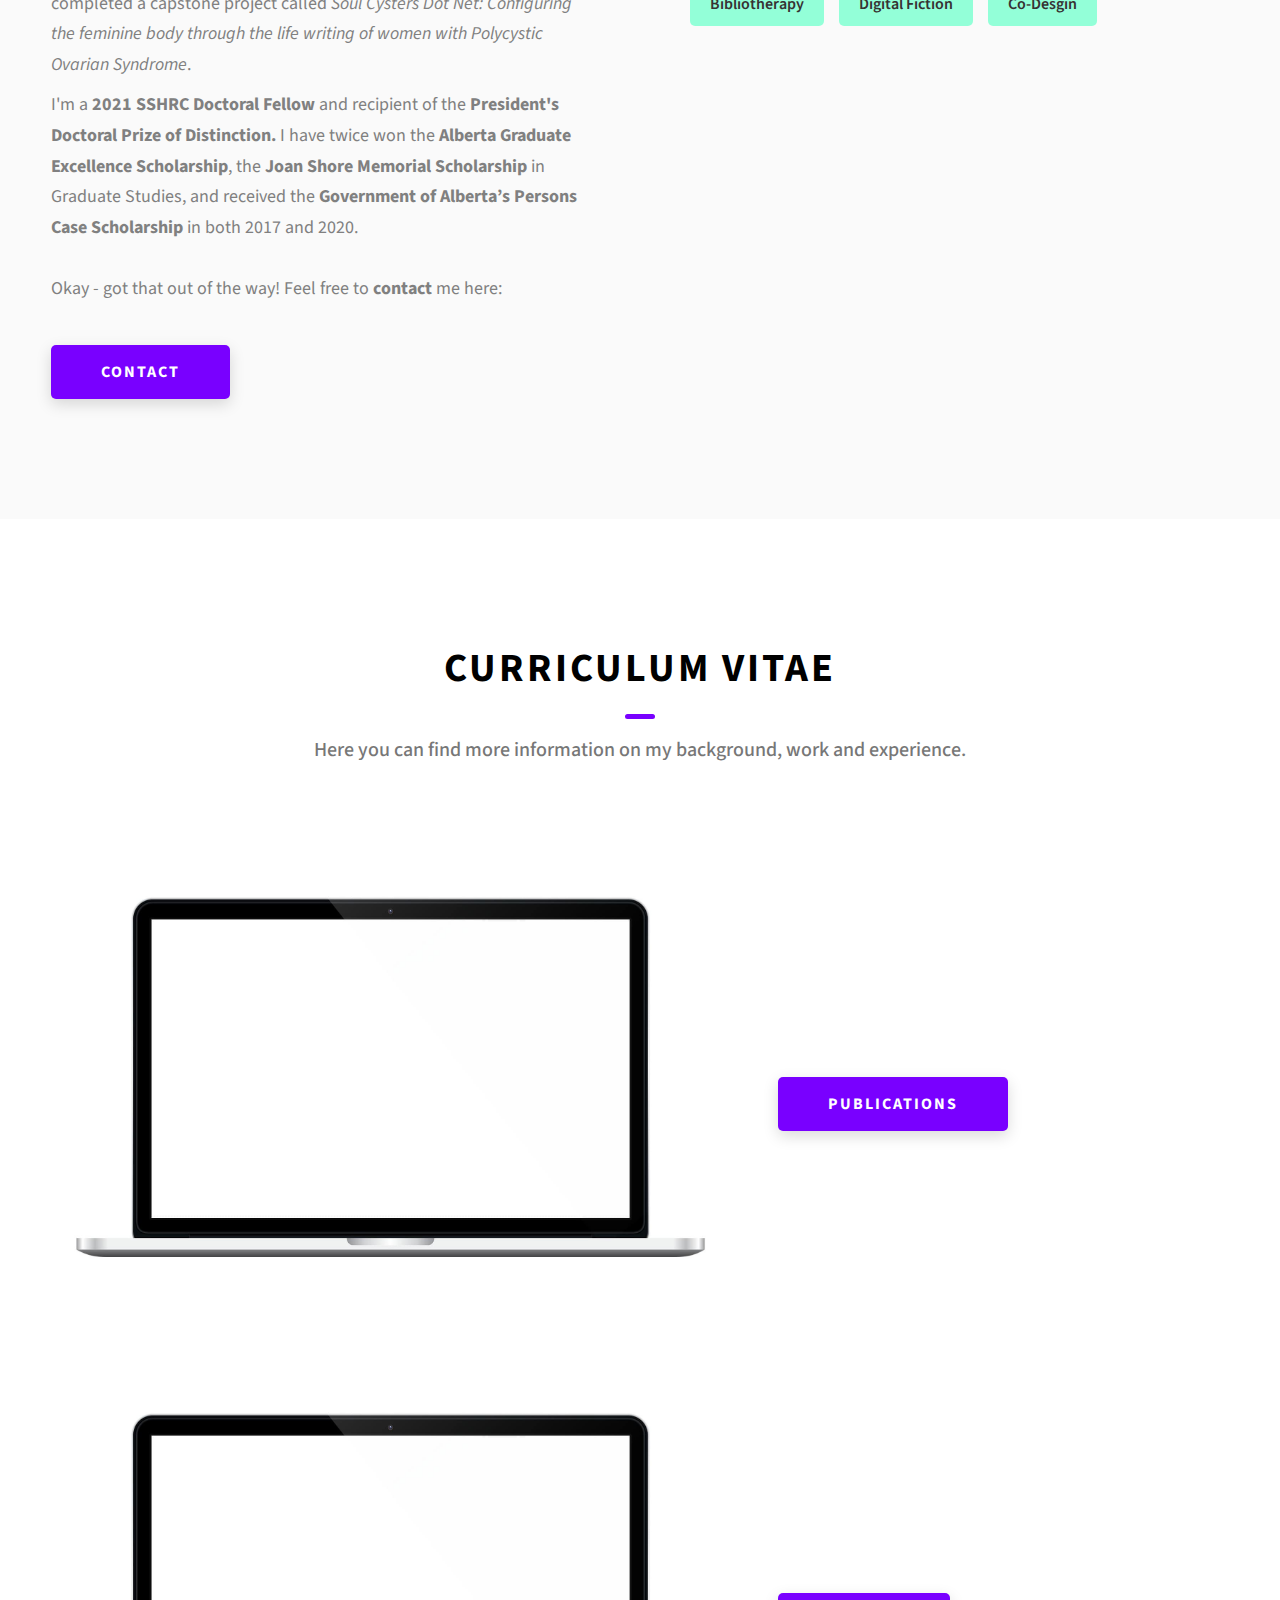
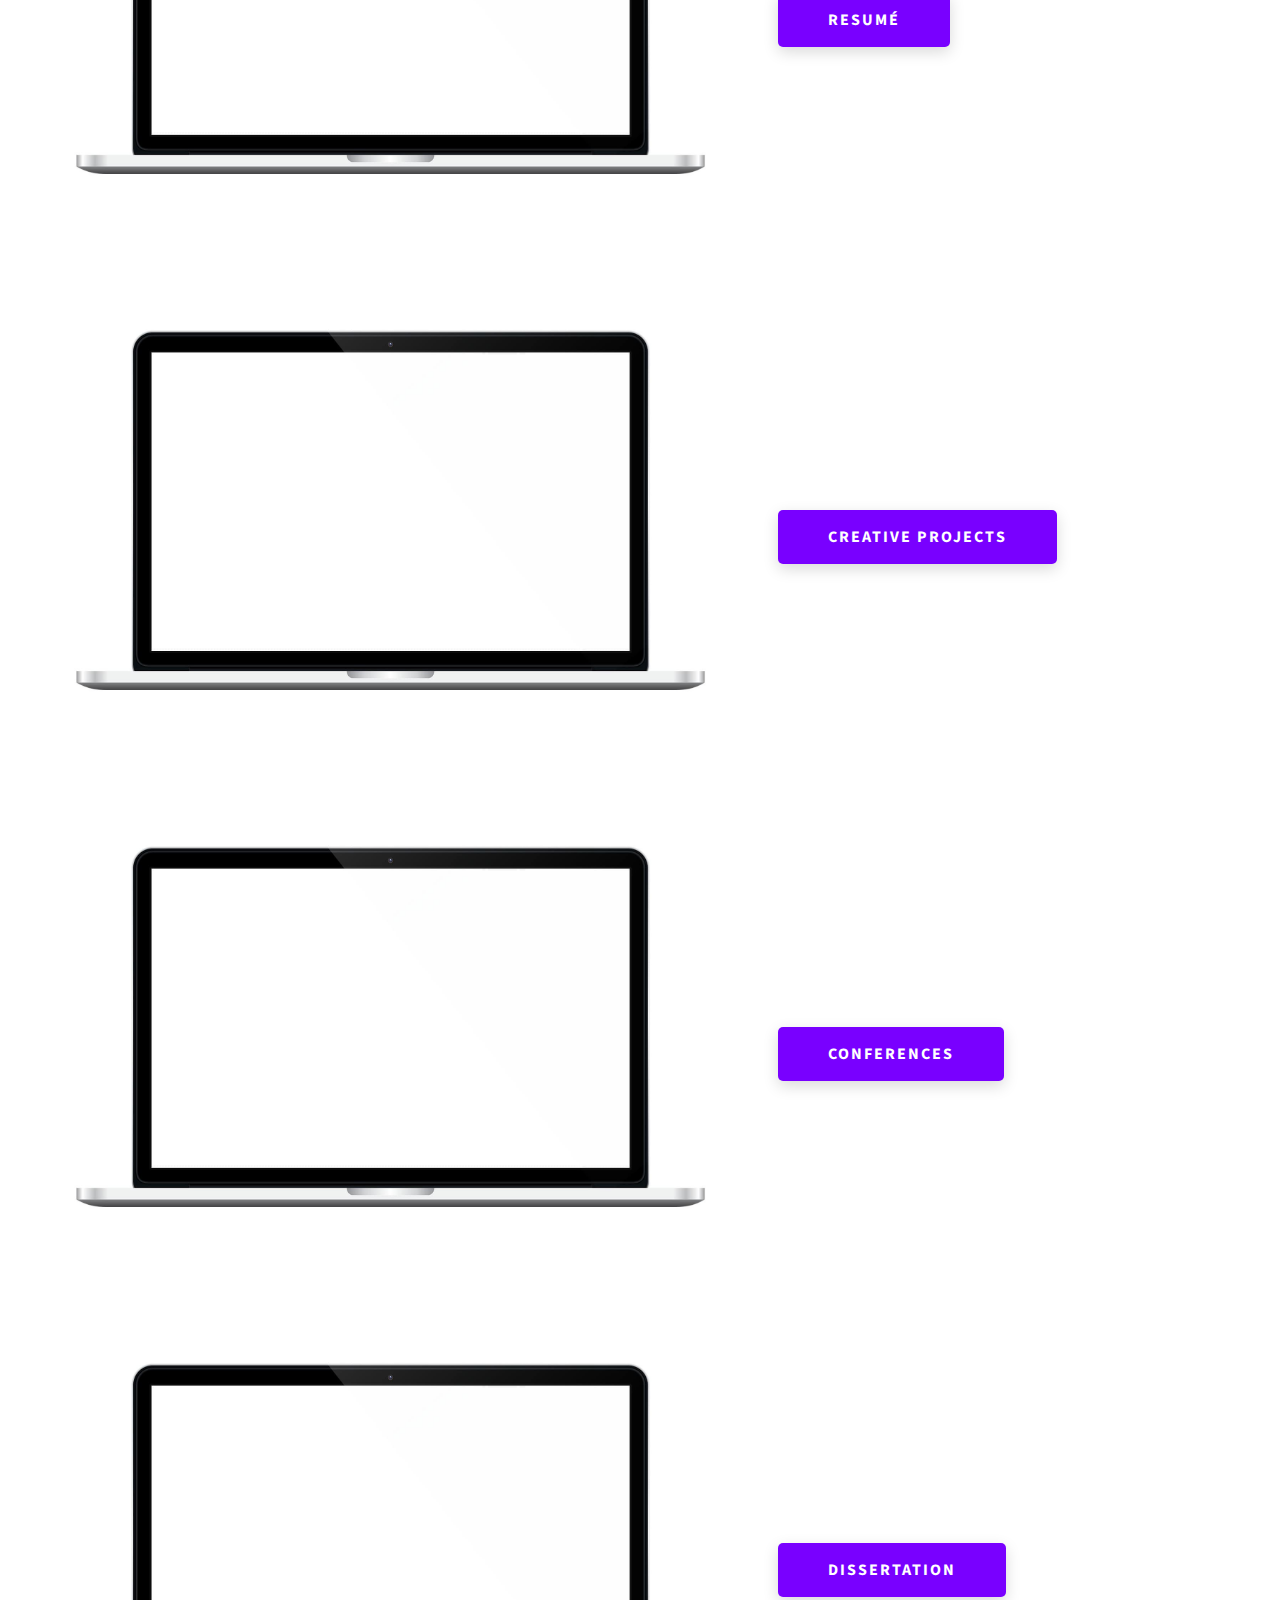
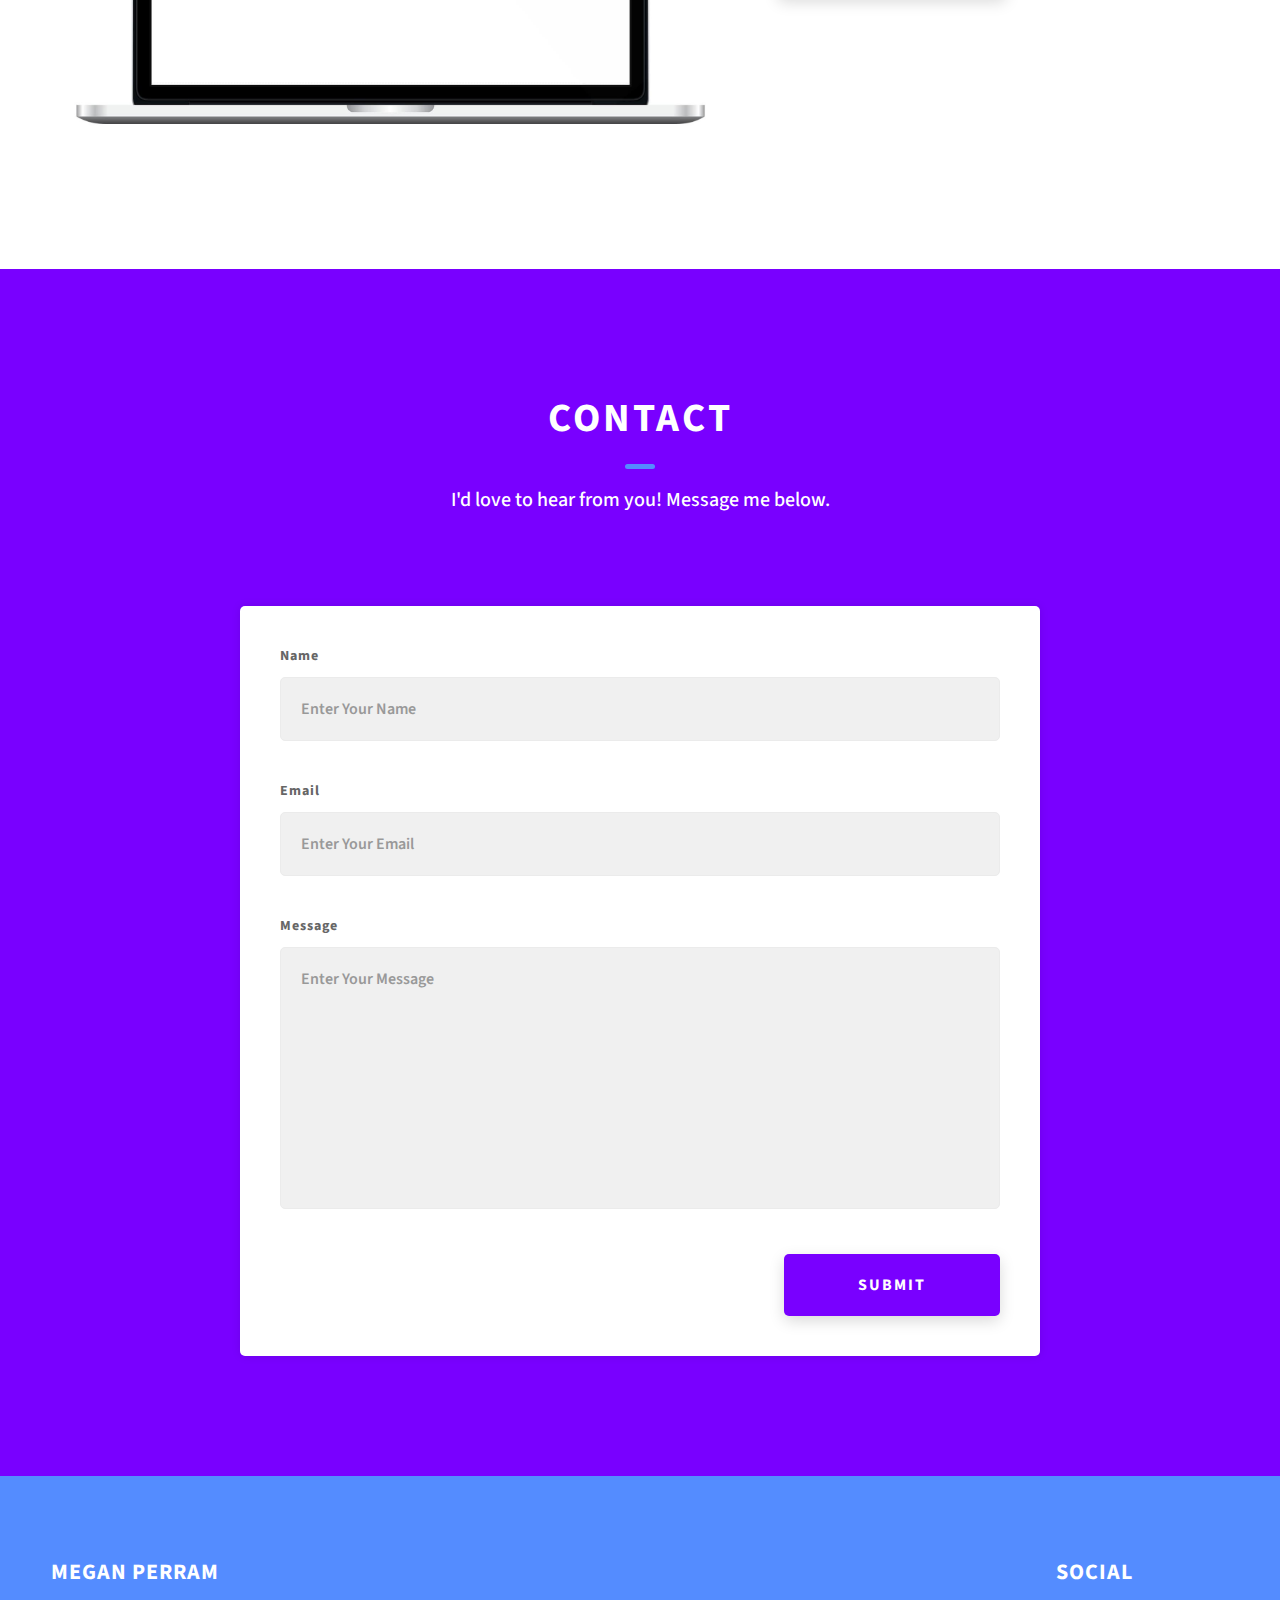
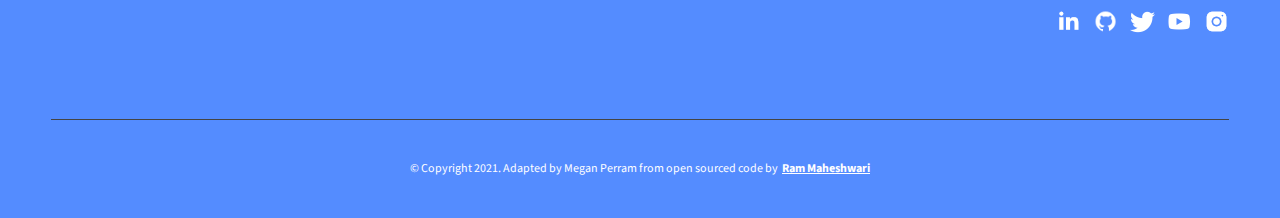
==== commit 6dc36014: "Updated Conference Sections and Start of Publication" ====
--- a/Website Design/index.html
+++ b/Website Design/index.html
@@ -183,8 +183,8 @@
             <strong>dissertation </strong>
             right now. It's tentatively called
             <i
-              >Click Me: Literary hypertext as illness narrative for womxn with
-              hyperandrogenism</i
+              >Literary hypertext as illness narrative for women and nonbinary
+              individuals with hyperandrogenism</i
             >. My pronouns are <strong>she/her</strong>.
           </span>
         </h2>
@@ -198,9 +198,10 @@
                   >Department of Modern Languages and Cultural Studies</strong
                 >
                 at the University of Alberta. My research centres the
-                experiences of womxn and individuals with hyperandrogenism by
-                exploring innovative digital tools for writing illness
-                narratives. I was one of the inaugural graduates of the
+                experiences of women and nonbinary individuals with
+                hyperandrogenism by exploring innovative digital tools for
+                writing illness narratives. I was one of the inaugural graduates
+                of the
                 <strong>Gender and Social Justice</strong> program at UAlberta
                 in September of 2017 where I completed a capstone project called
                 <i
@@ -209,7 +210,7 @@
                 >.
               </p>
               <p class="about__content-details-para">
-                Time for the brag section *cringe*! I'm a
+                I'm a
                 <strong>2021 SSHRC Doctoral Fellow</strong> and recipient of the
                 <strong>President's Doctoral Prize of Distinction.</strong> I
                 have twice won the
@@ -219,11 +220,14 @@
                 <strong
                   >Government of Alberta’s Persons Case Scholarship</strong
                 >
-                in both 2017 and 2020. Okay - got that out of the way! Feel free
-                to <strong>contact</strong> me here.
+                in both 2017 and 2020.<br /><br />
+                Okay - got that out of the way! Feel free to
+                <strong>contact</strong> me here:
               </p>
             </div>
-            <a href="./#contact" class="btn btn--med btn--theme dynamicBgClr"
+            <a
+              href="./index.html#contact"
+              class="btn btn--med btn--theme dynamicBgClr"
               >Contact</a
             >
           </div>
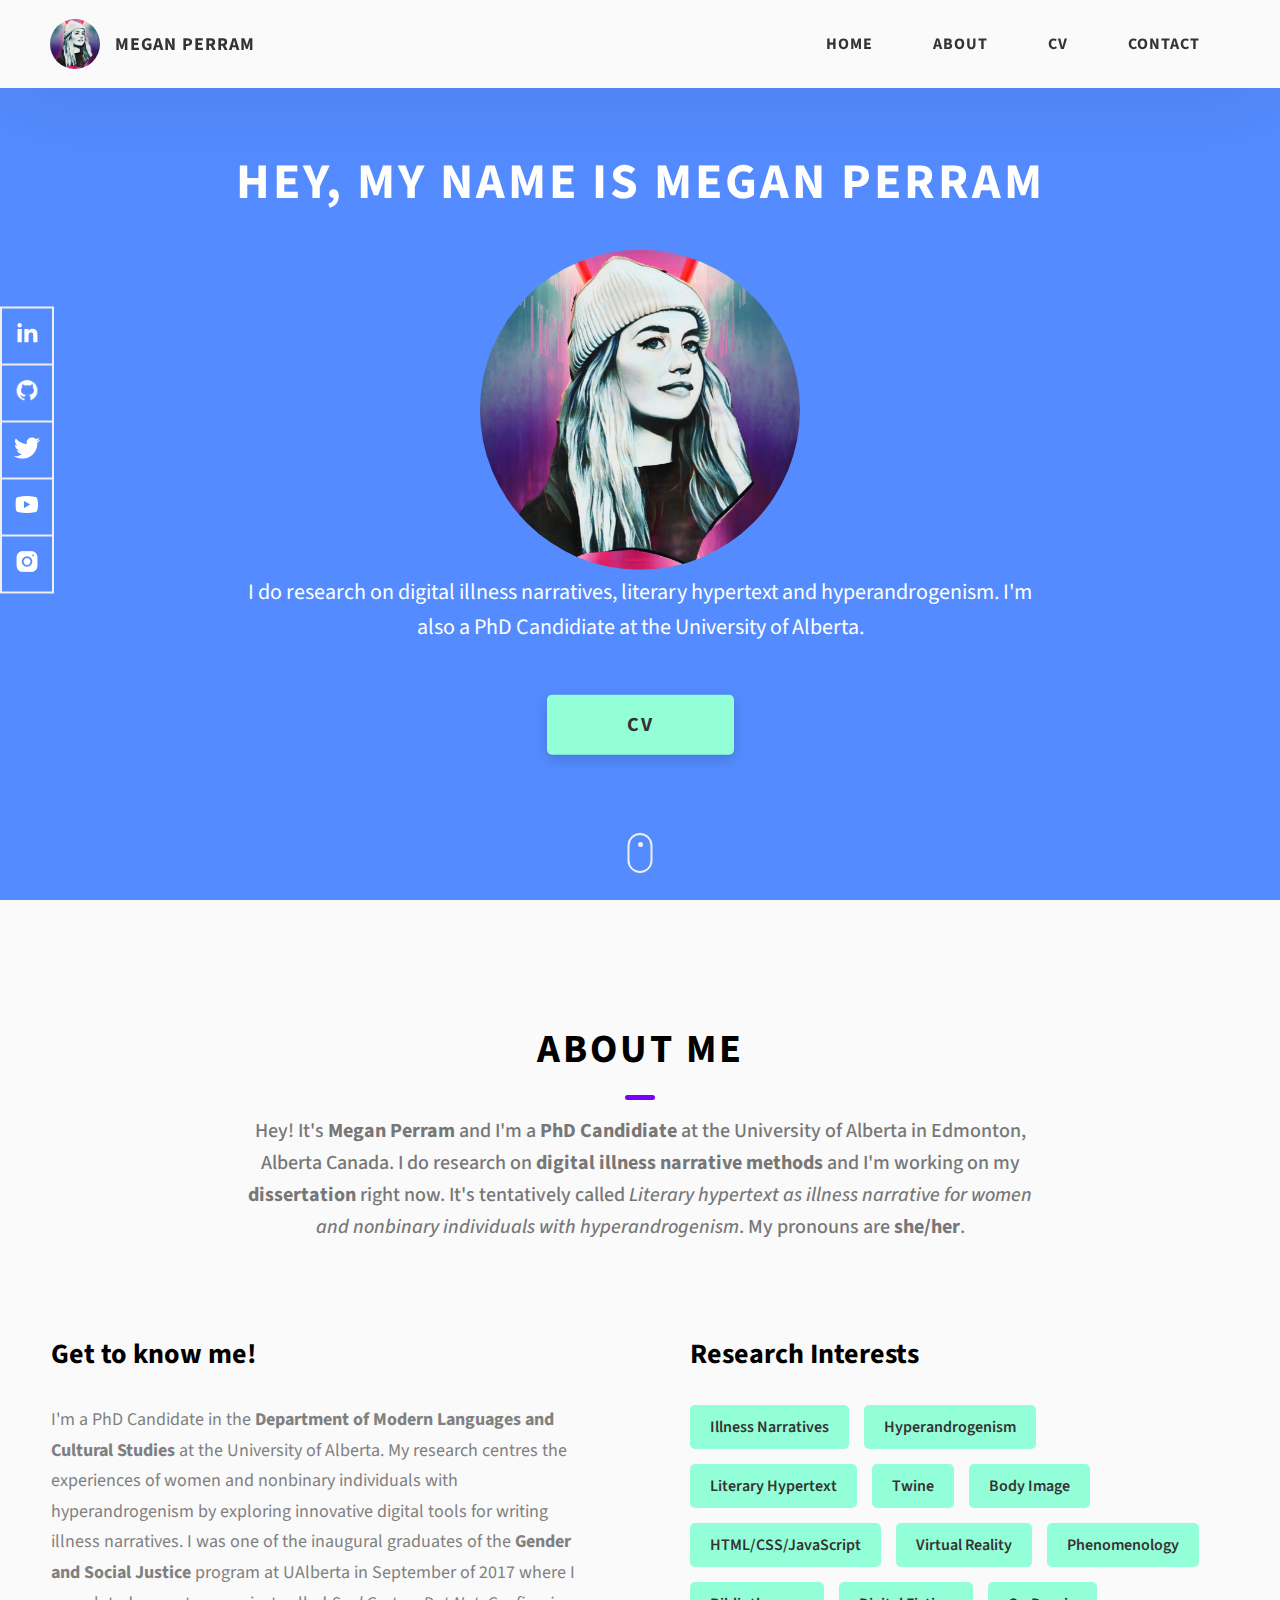
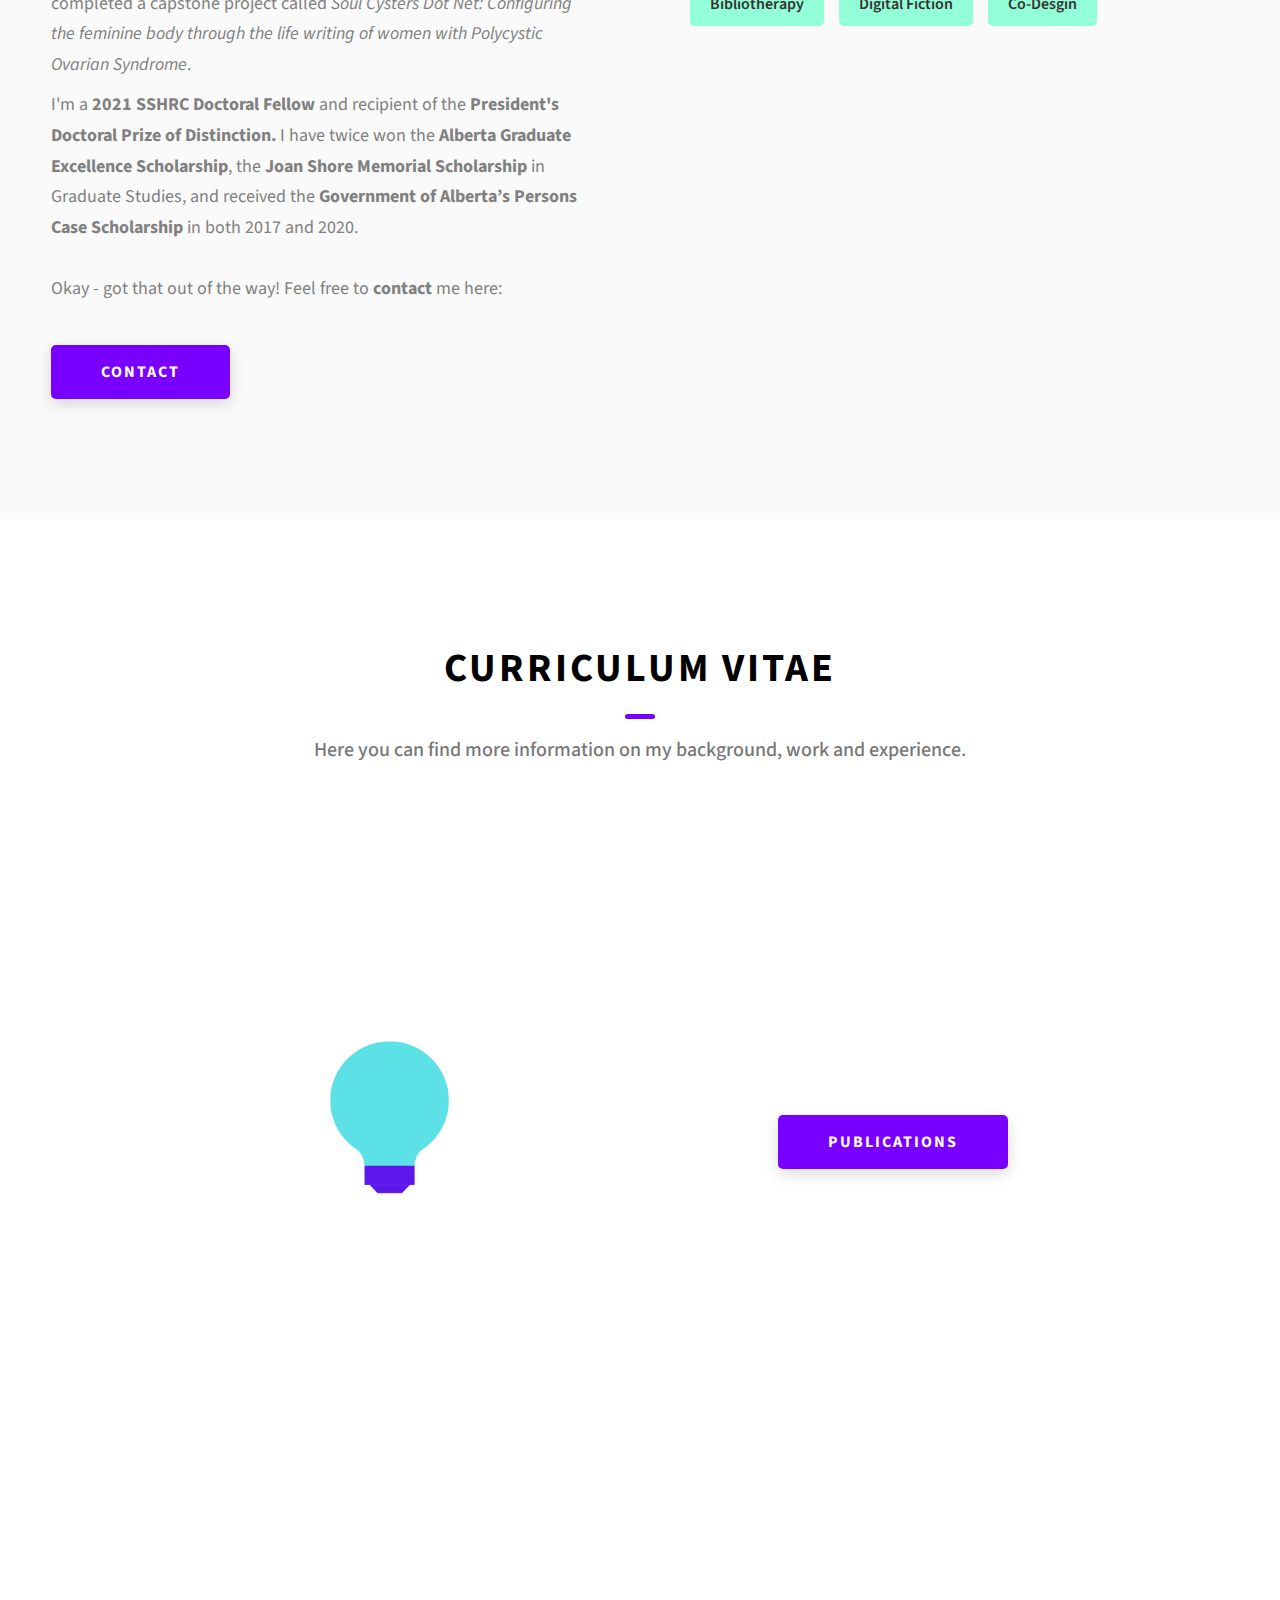
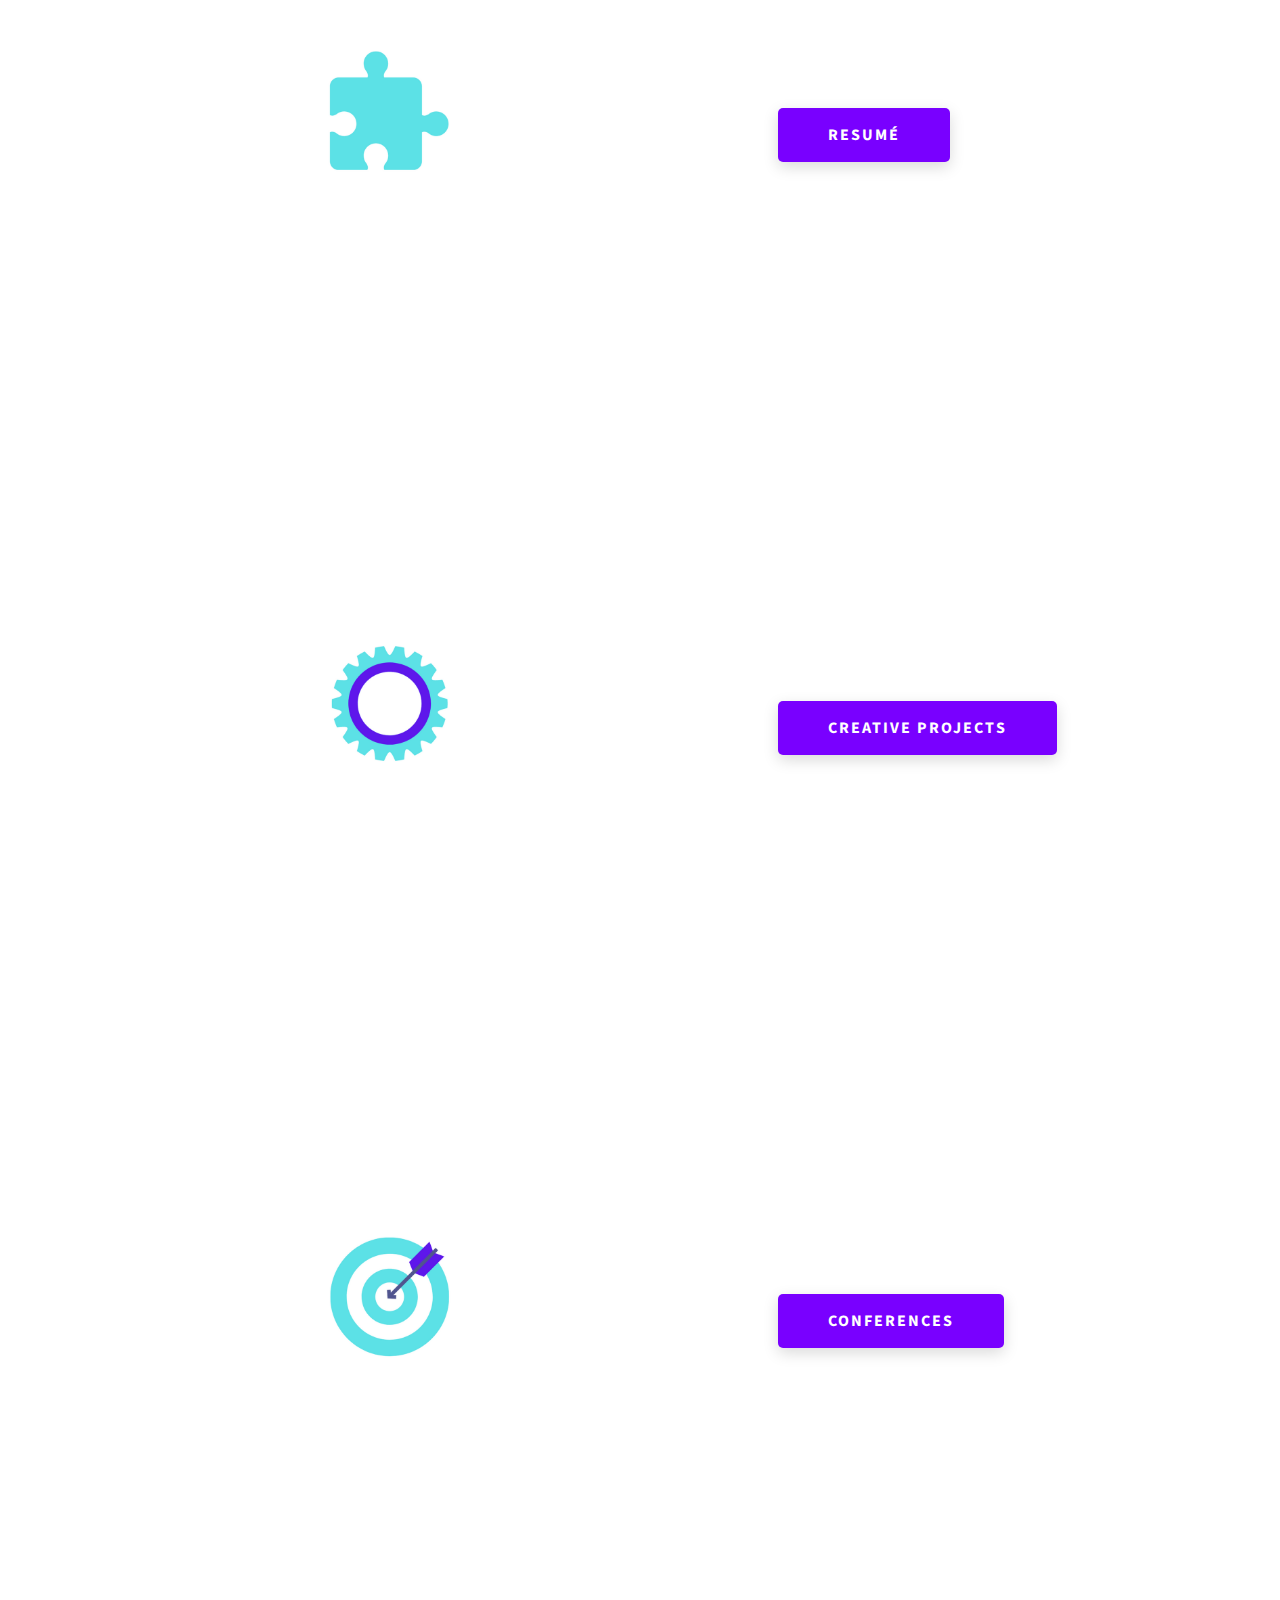
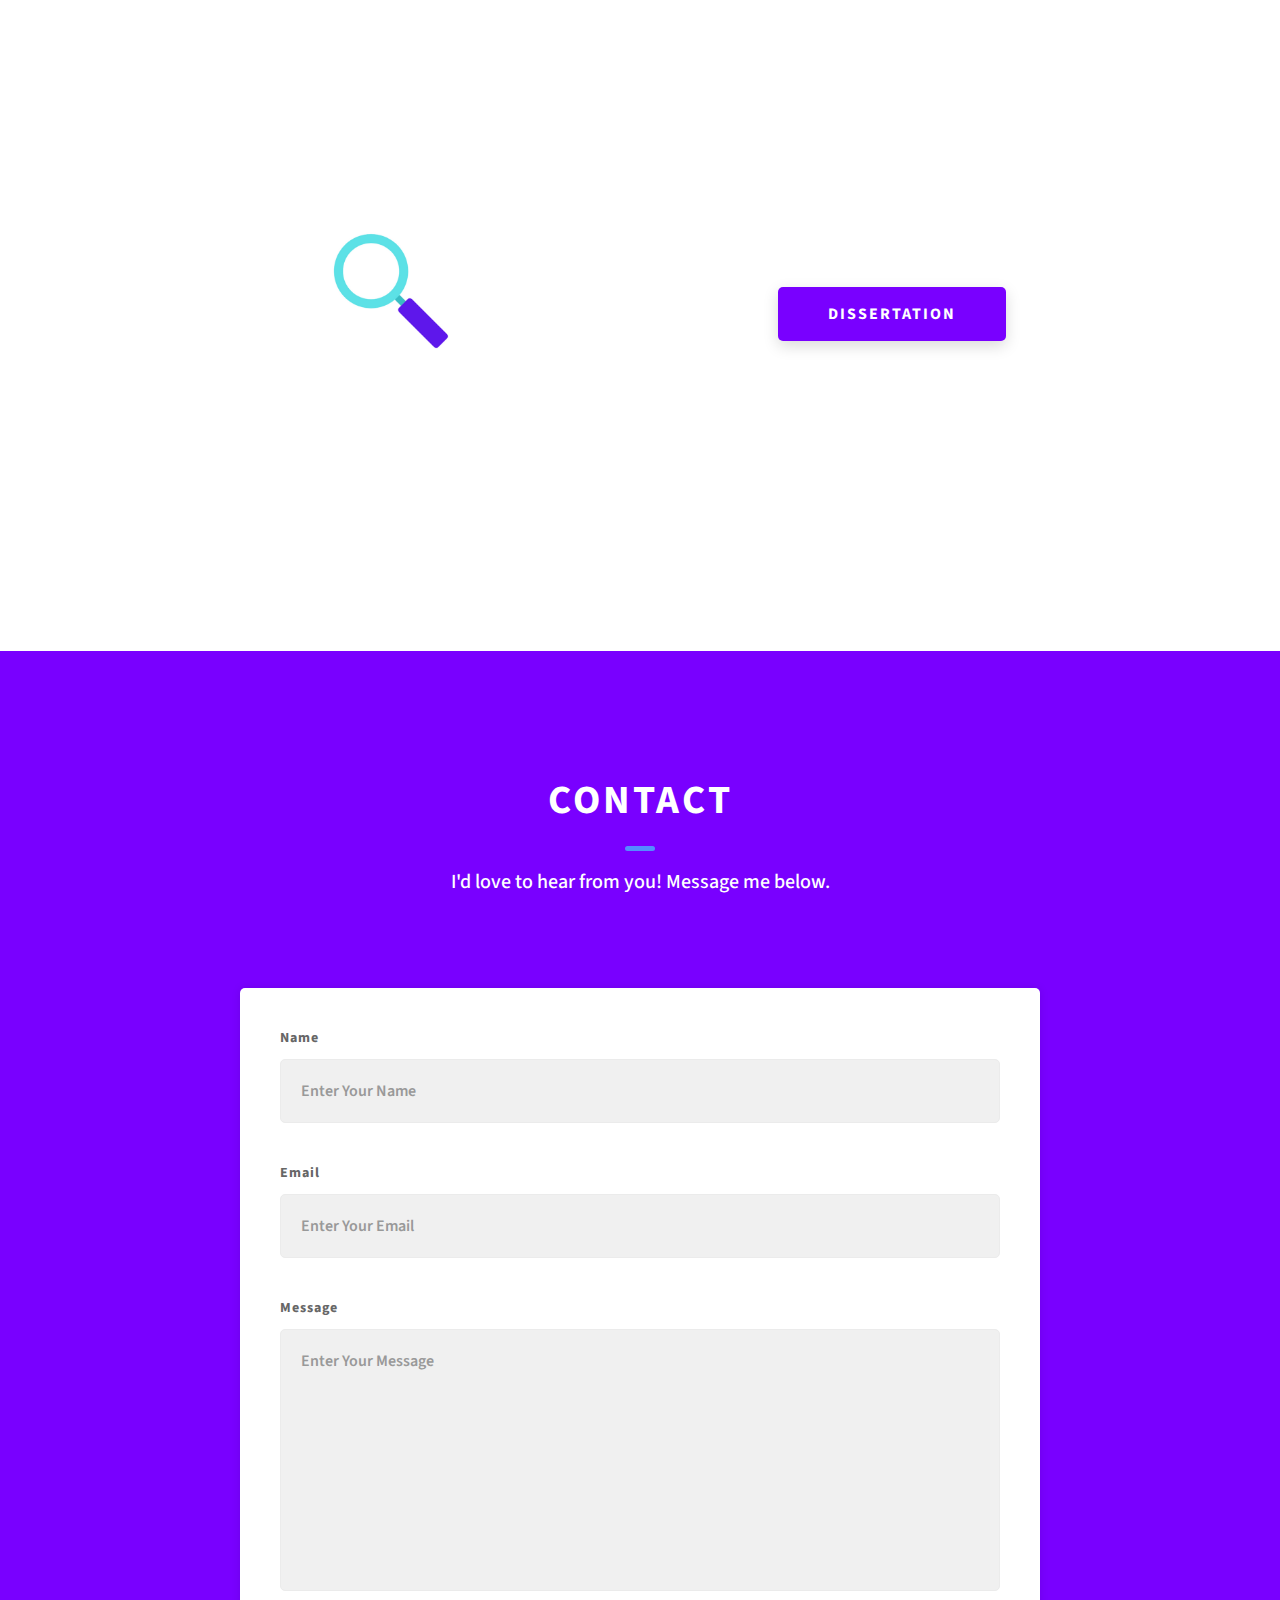
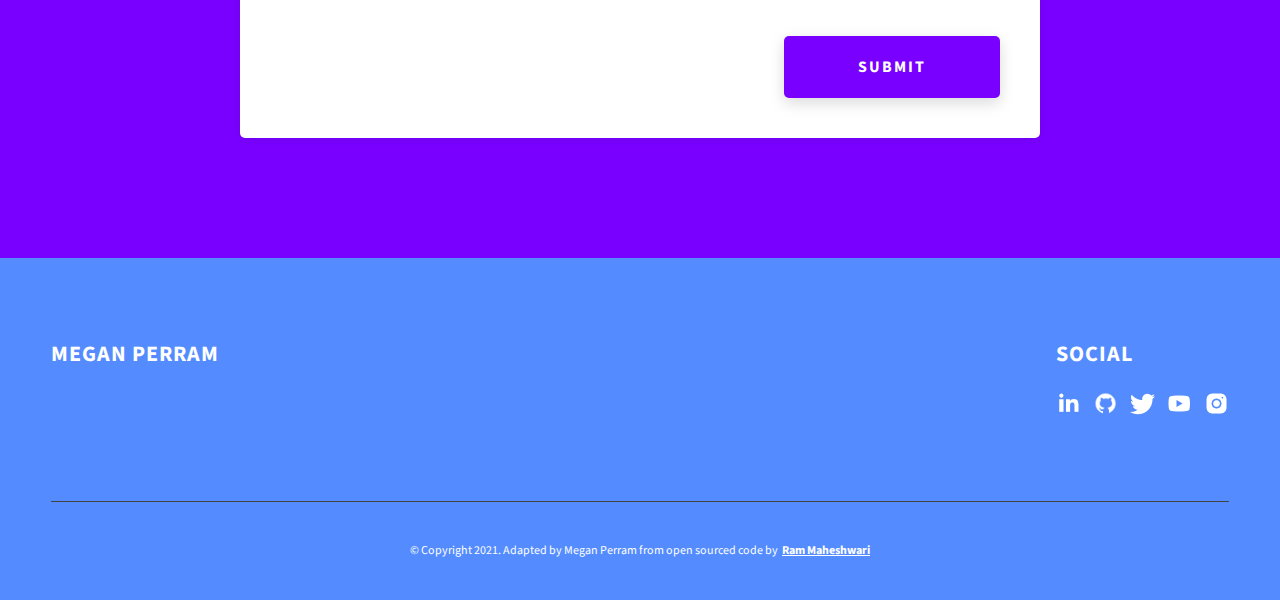
==== commit cfe4ed2c: "Changed icon images" ====
--- a/Website Design/index.html
+++ b/Website Design/index.html
@@ -264,7 +264,7 @@
           <div class="projects__row">
             <div class="projects__row-img-cont">
               <img
-                src="./assets/jpeg/project-mockup-example.jpeg"
+                src="./assets/png/light.png"
                 alt="Software Screenshot"
                 class="projects__row-img"
                 loading="lazy"
@@ -284,7 +284,7 @@
           <div class="projects__row">
             <div class="projects__row-img-cont">
               <img
-                src="./assets/jpeg/project-mockup-example.jpeg"
+                src="./assets/png/puzzle.png"
                 alt="Software Screenshot"
                 class="projects__row-img"
                 loading="lazy"
@@ -304,7 +304,7 @@
           <div class="projects__row">
             <div class="projects__row-img-cont">
               <img
-                src="./assets/jpeg/project-mockup-example.jpeg"
+                src="./assets/png/gear.png"
                 alt="Software Screenshot"
                 class="projects__row-img"
                 loading="lazy"
@@ -324,7 +324,7 @@
           <div class="projects__row">
             <div class="projects__row-img-cont">
               <img
-                src="./assets/jpeg/project-mockup-example.jpeg"
+                src="./assets/png/target.png"
                 alt="Software Screenshot"
                 class="projects__row-img"
                 loading="lazy"
@@ -344,7 +344,7 @@
           <div class="projects__row">
             <div class="projects__row-img-cont">
               <img
-                src="./assets/jpeg/project-mockup-example.jpeg"
+                src="./assets/png/glass.png"
                 alt="Software Screenshot"
                 class="projects__row-img"
                 loading="lazy"
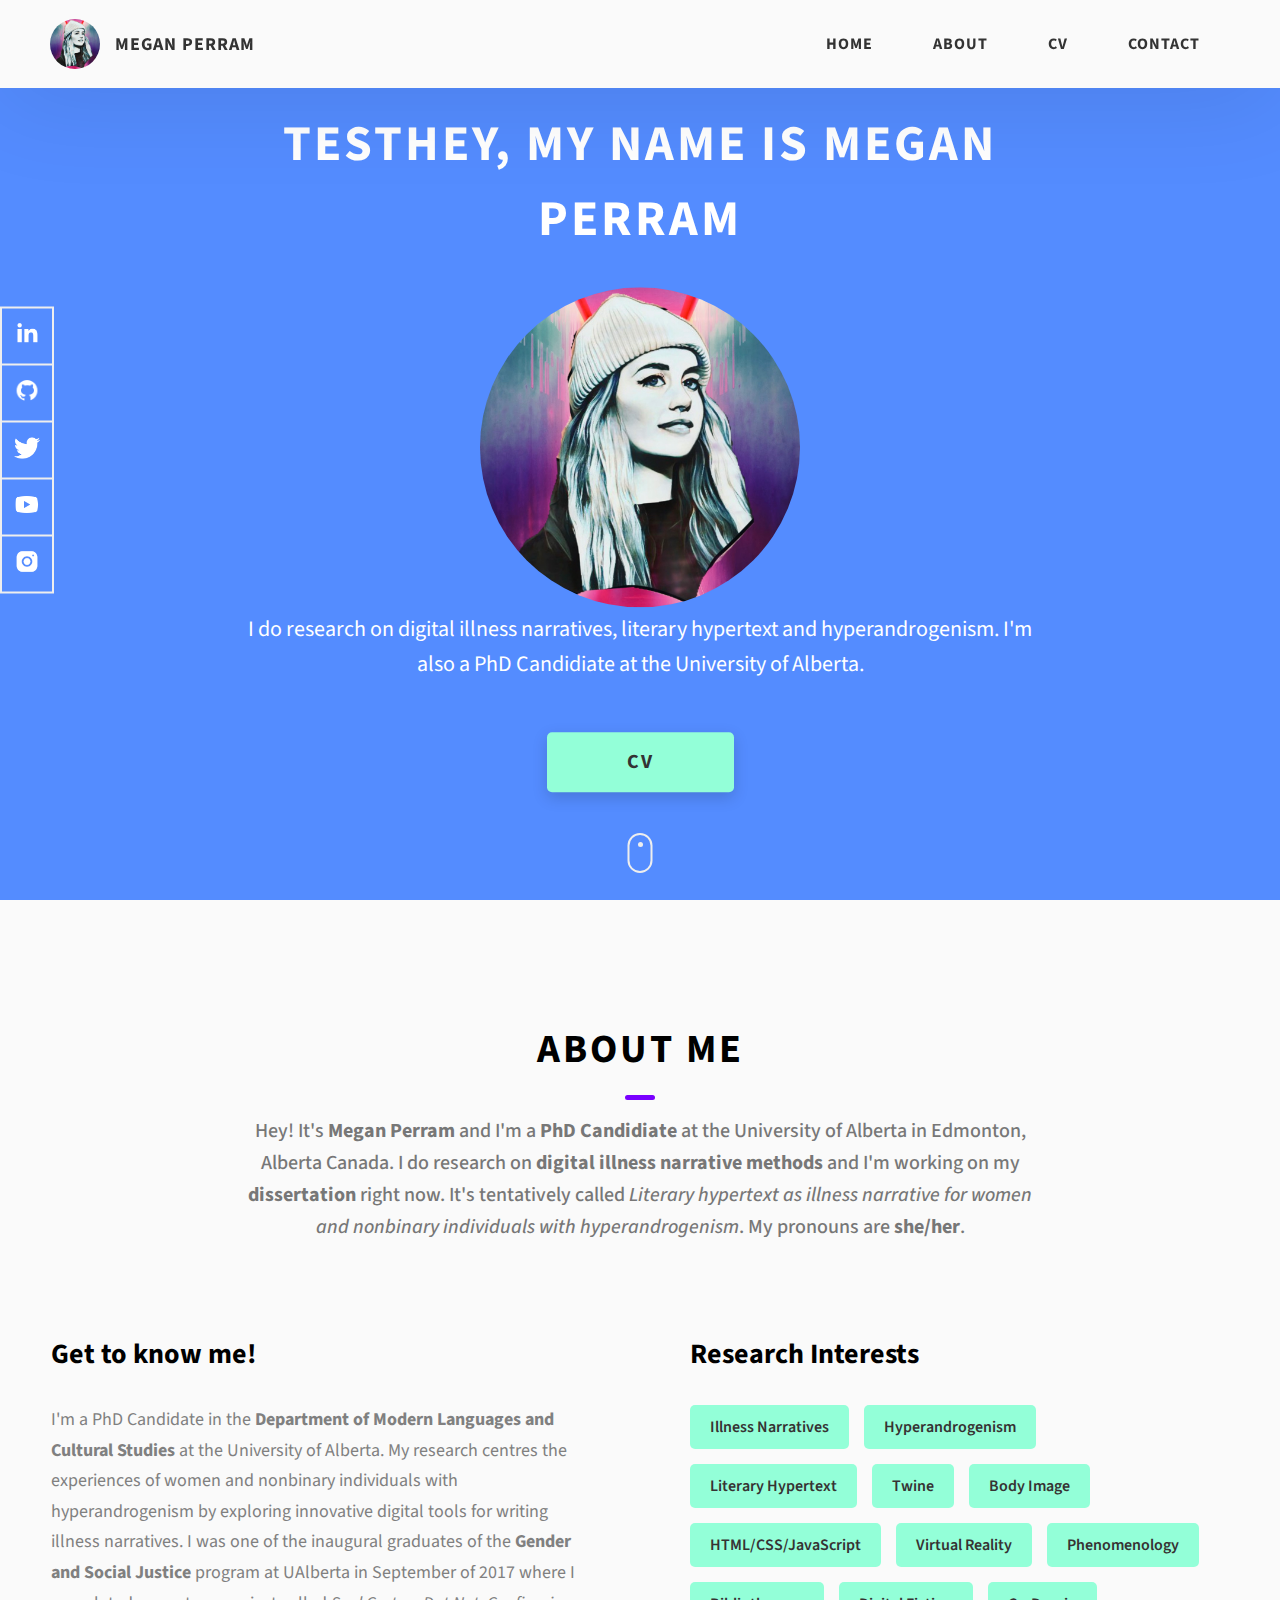
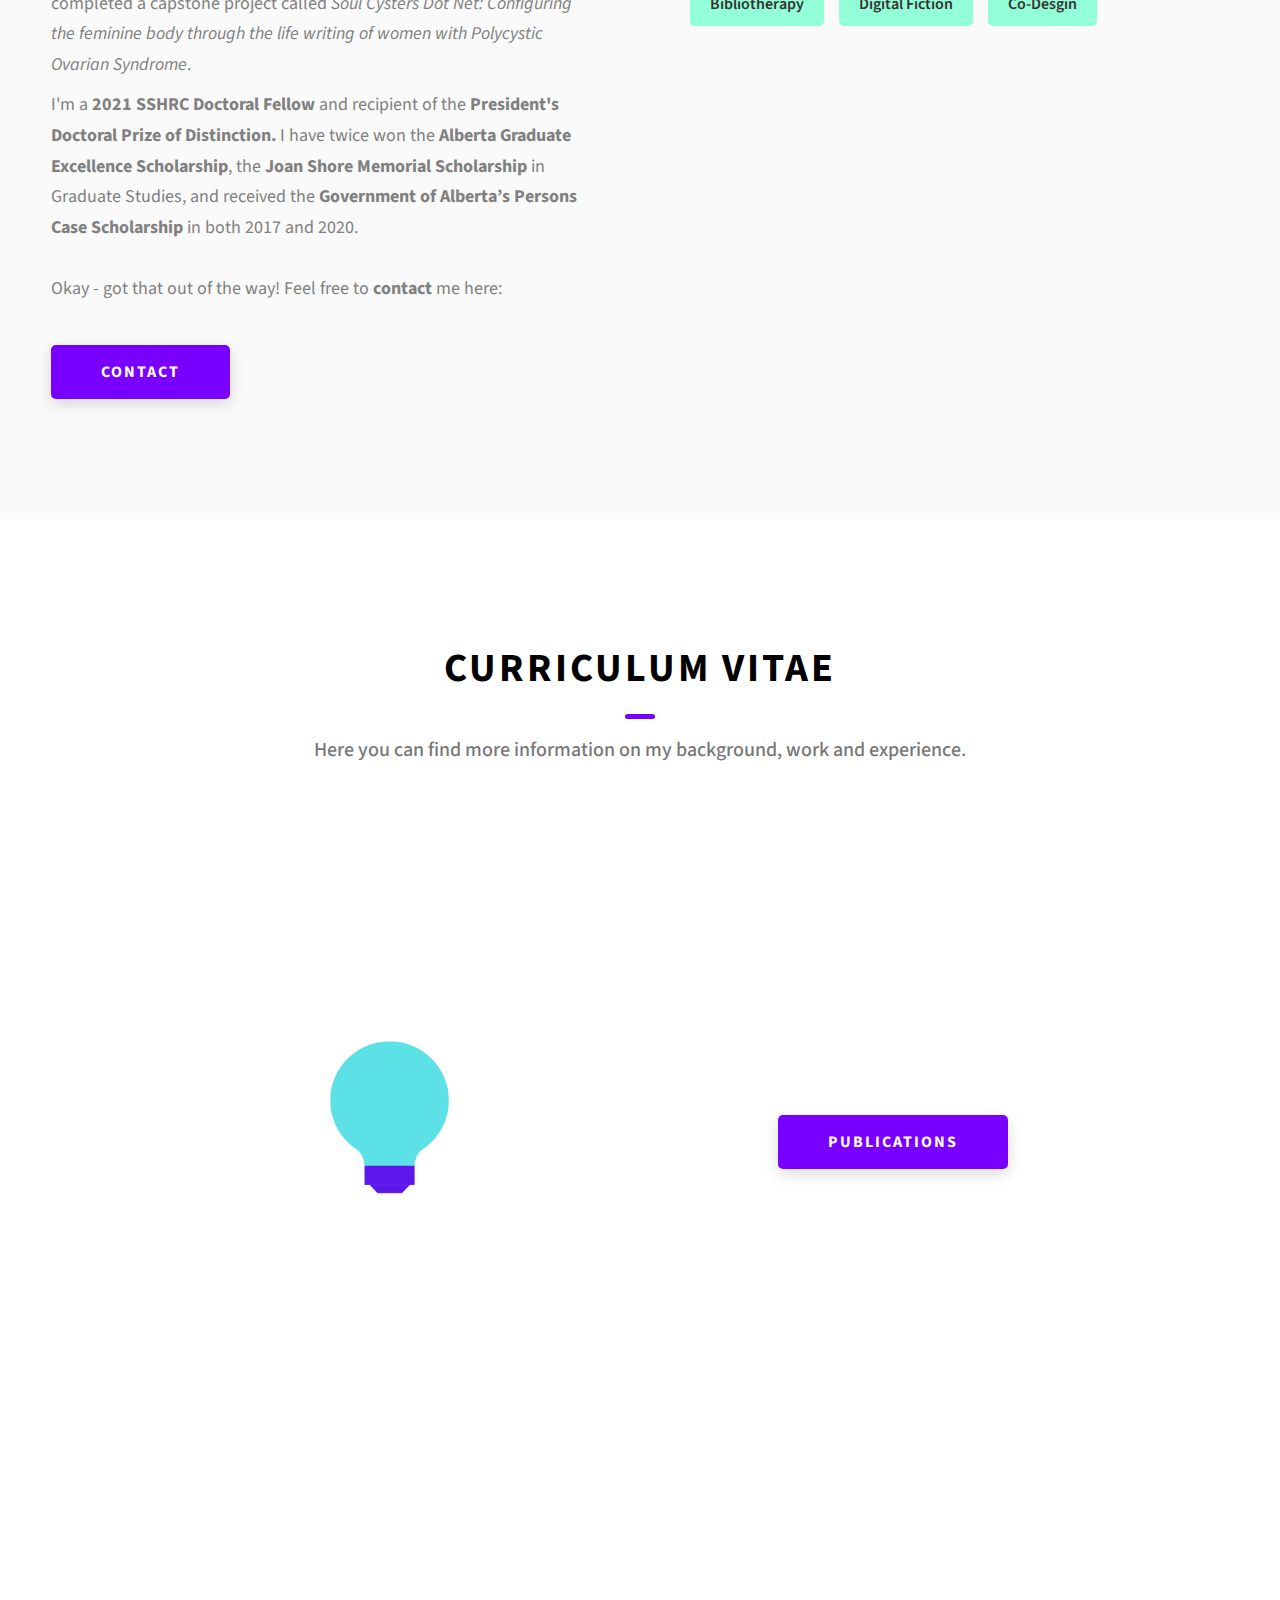
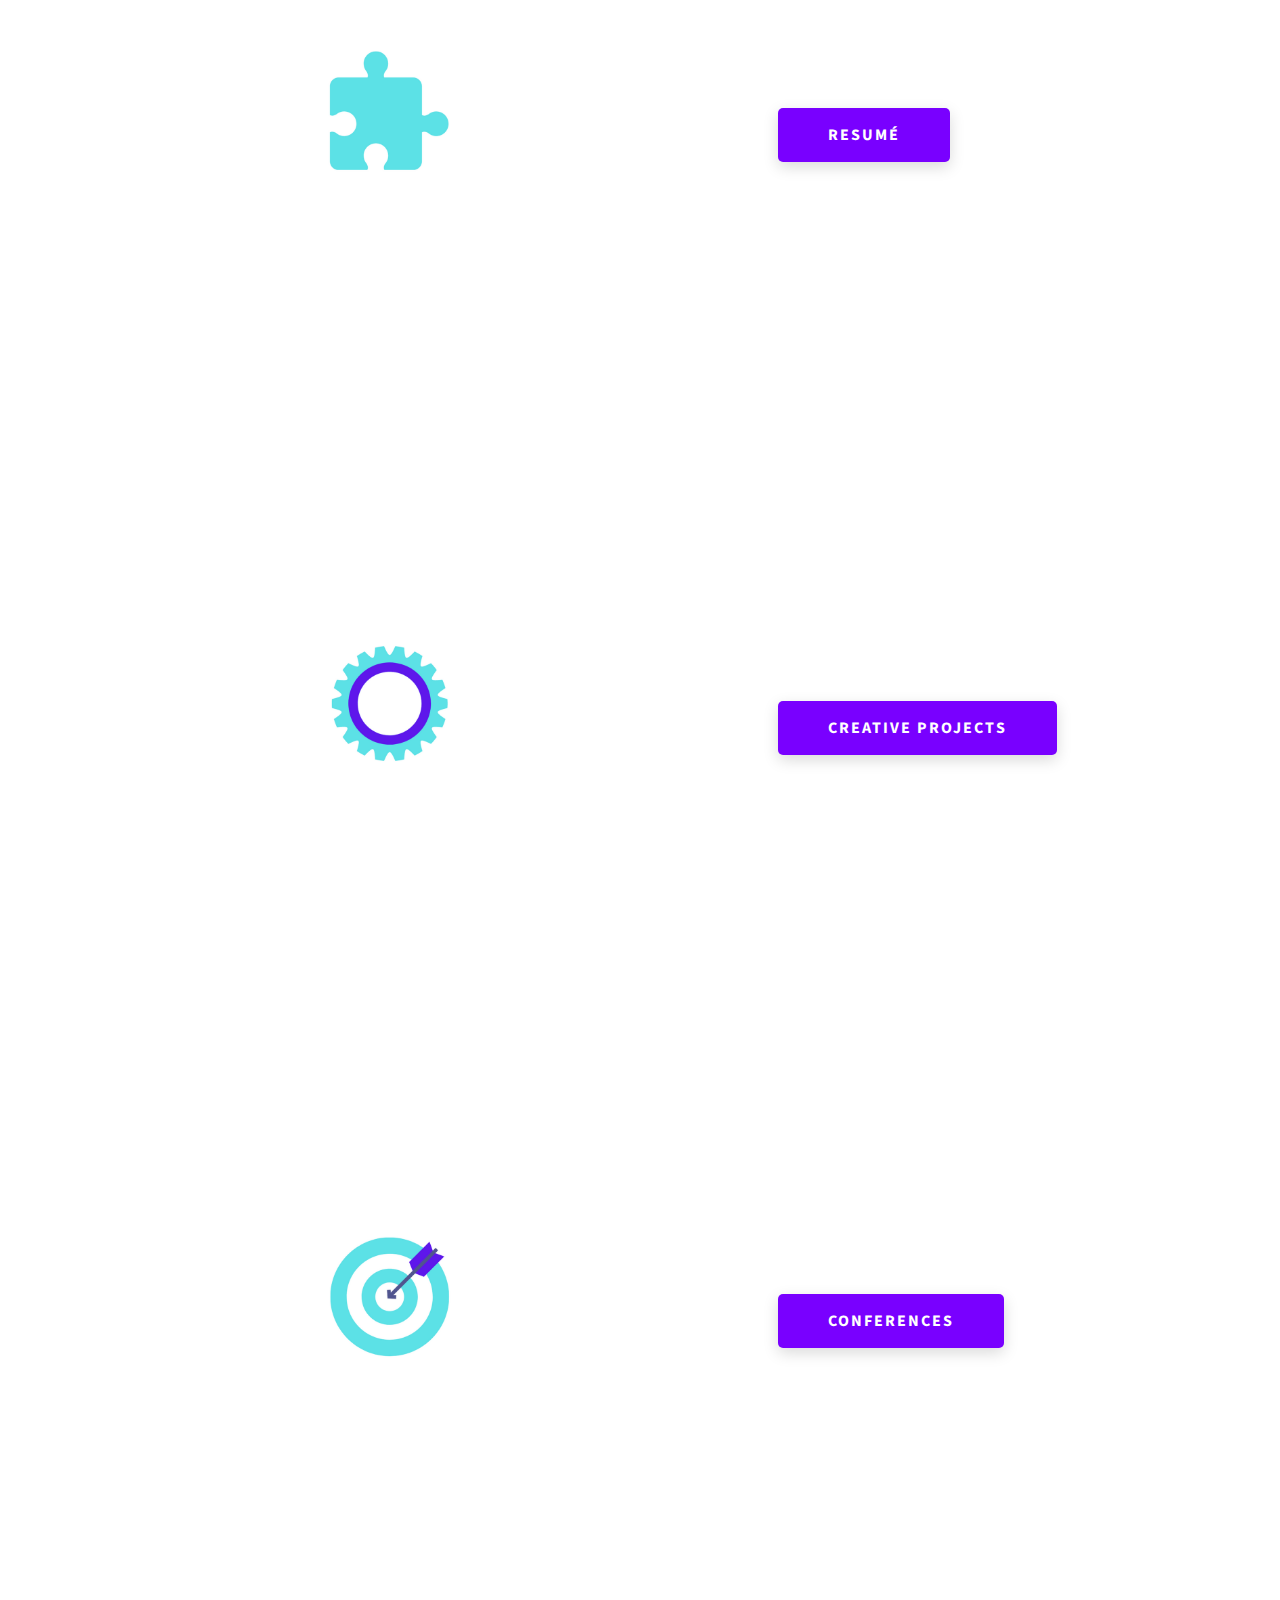
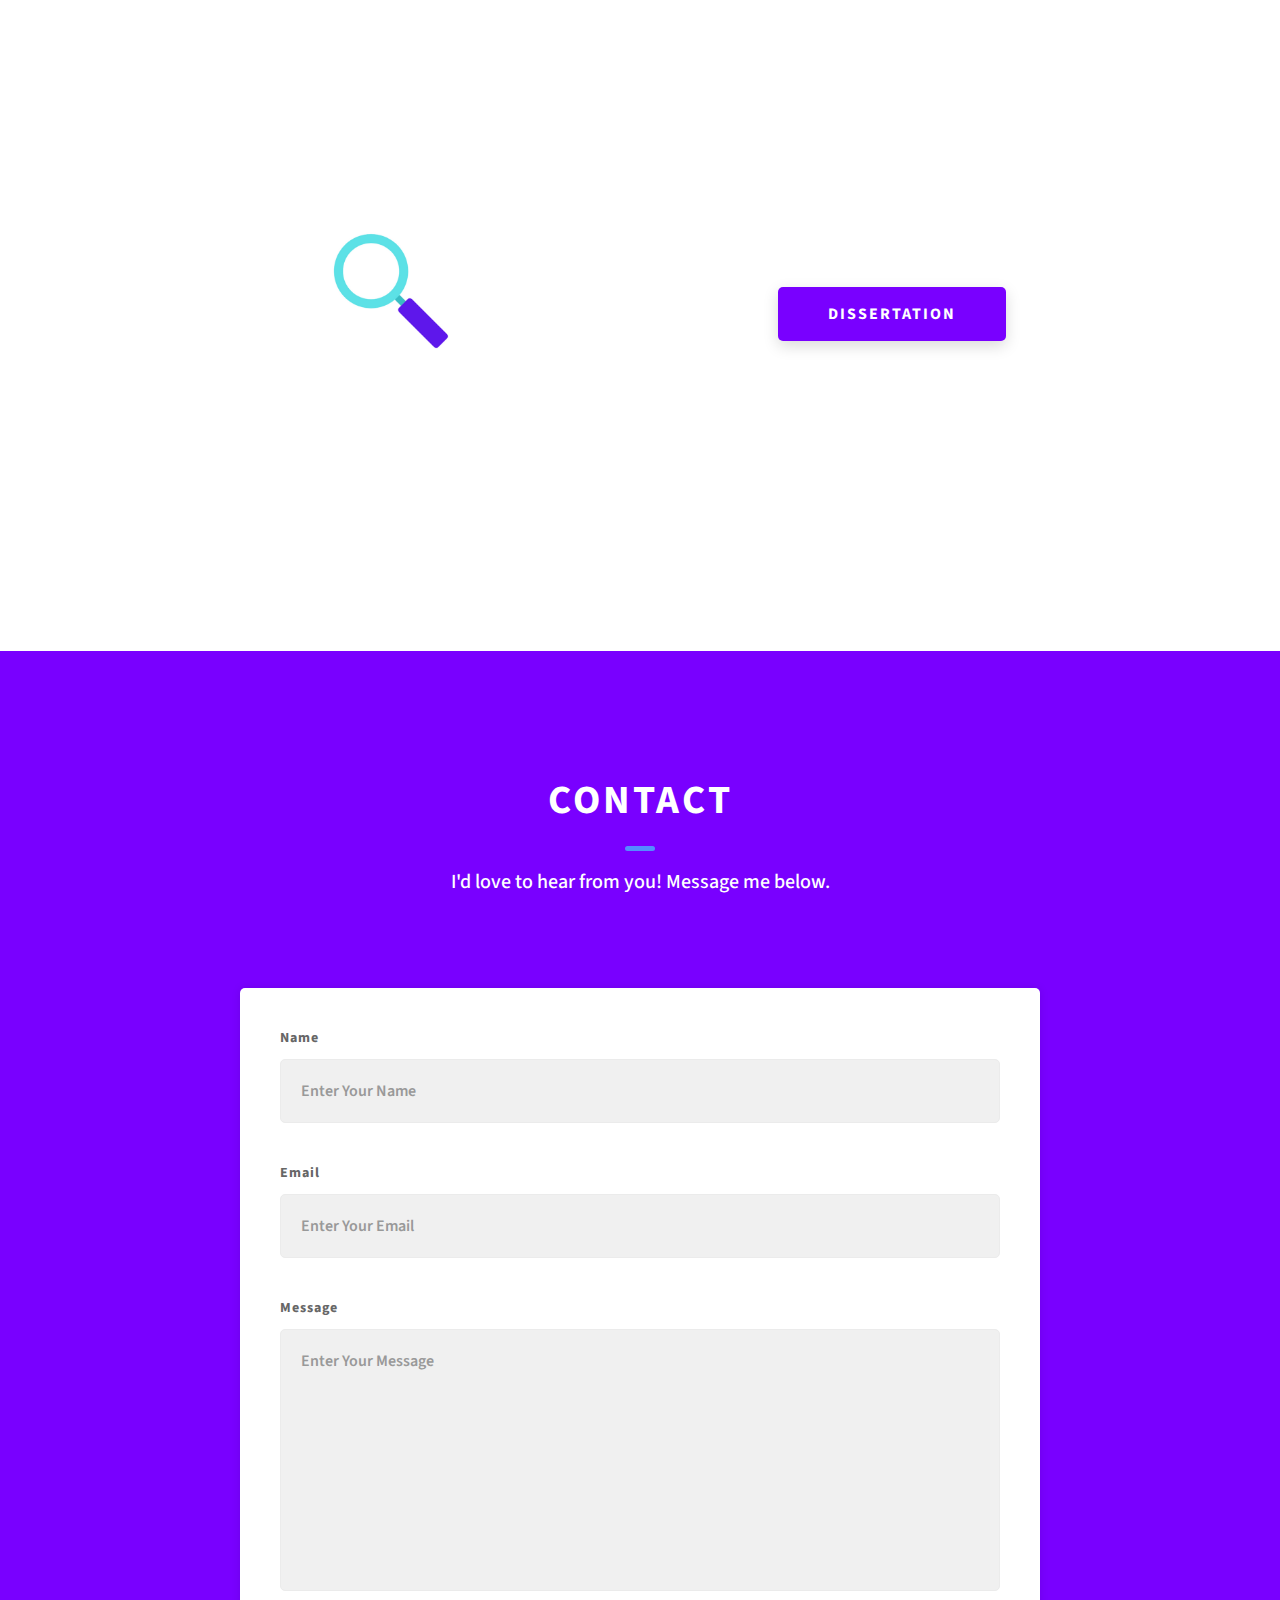
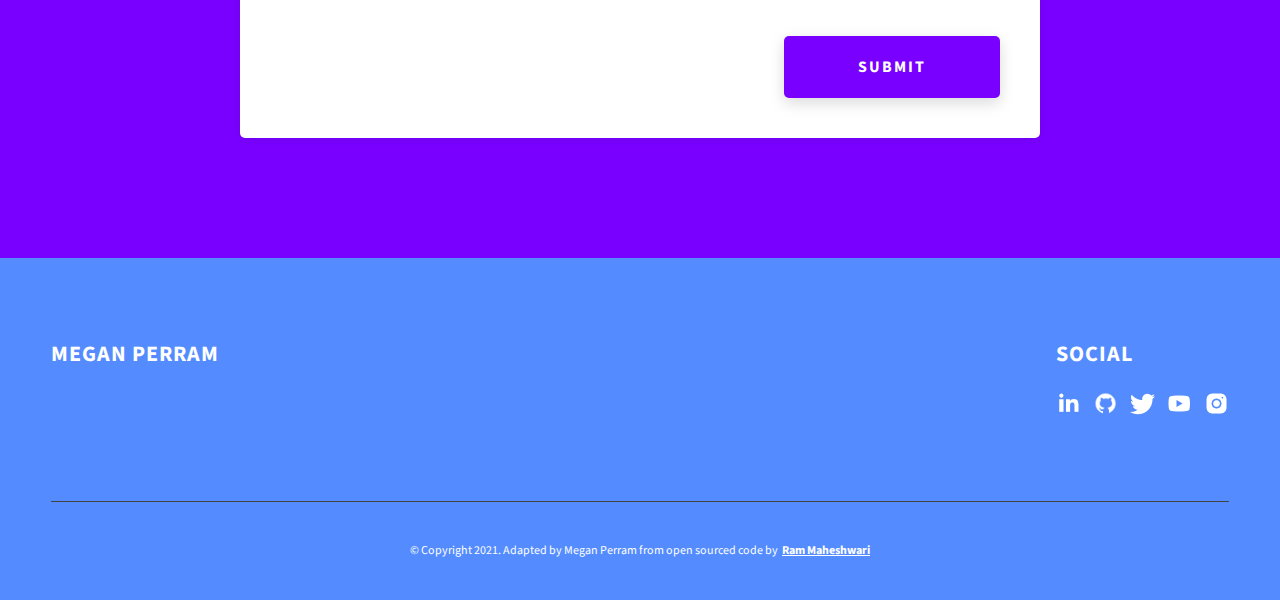
==== commit 07bdd708: "test" ====
--- a/Website Design/index.html
+++ b/Website Design/index.html
@@ -82,7 +82,7 @@
     </header>
     <section class="home-hero">
       <div class="home-hero__content">
-        <h1 class="heading-primary">Hey, My name is Megan Perram</h1>
+        <h1 class="heading-primary">TestHey, My name is Megan Perram</h1>
         <div class="home-hero__info">
           <div class="megan-picture-img">
             <img
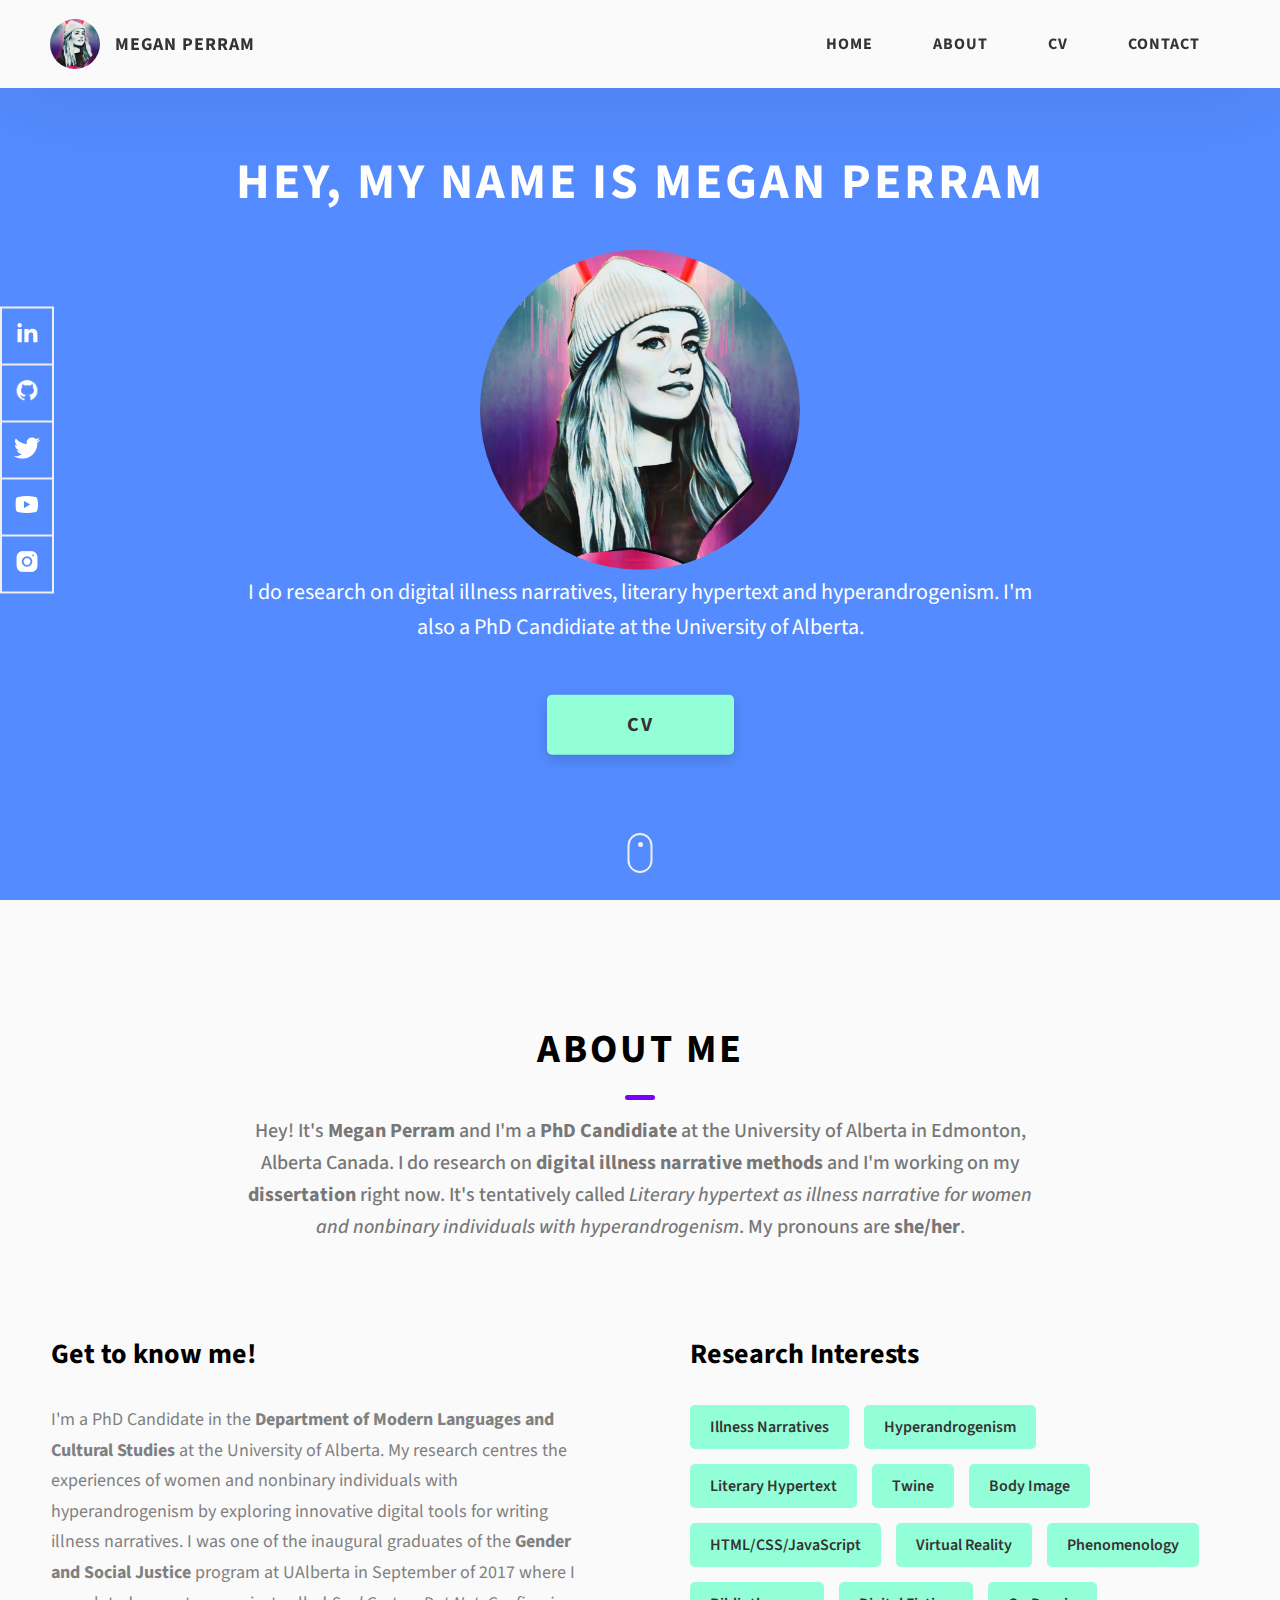
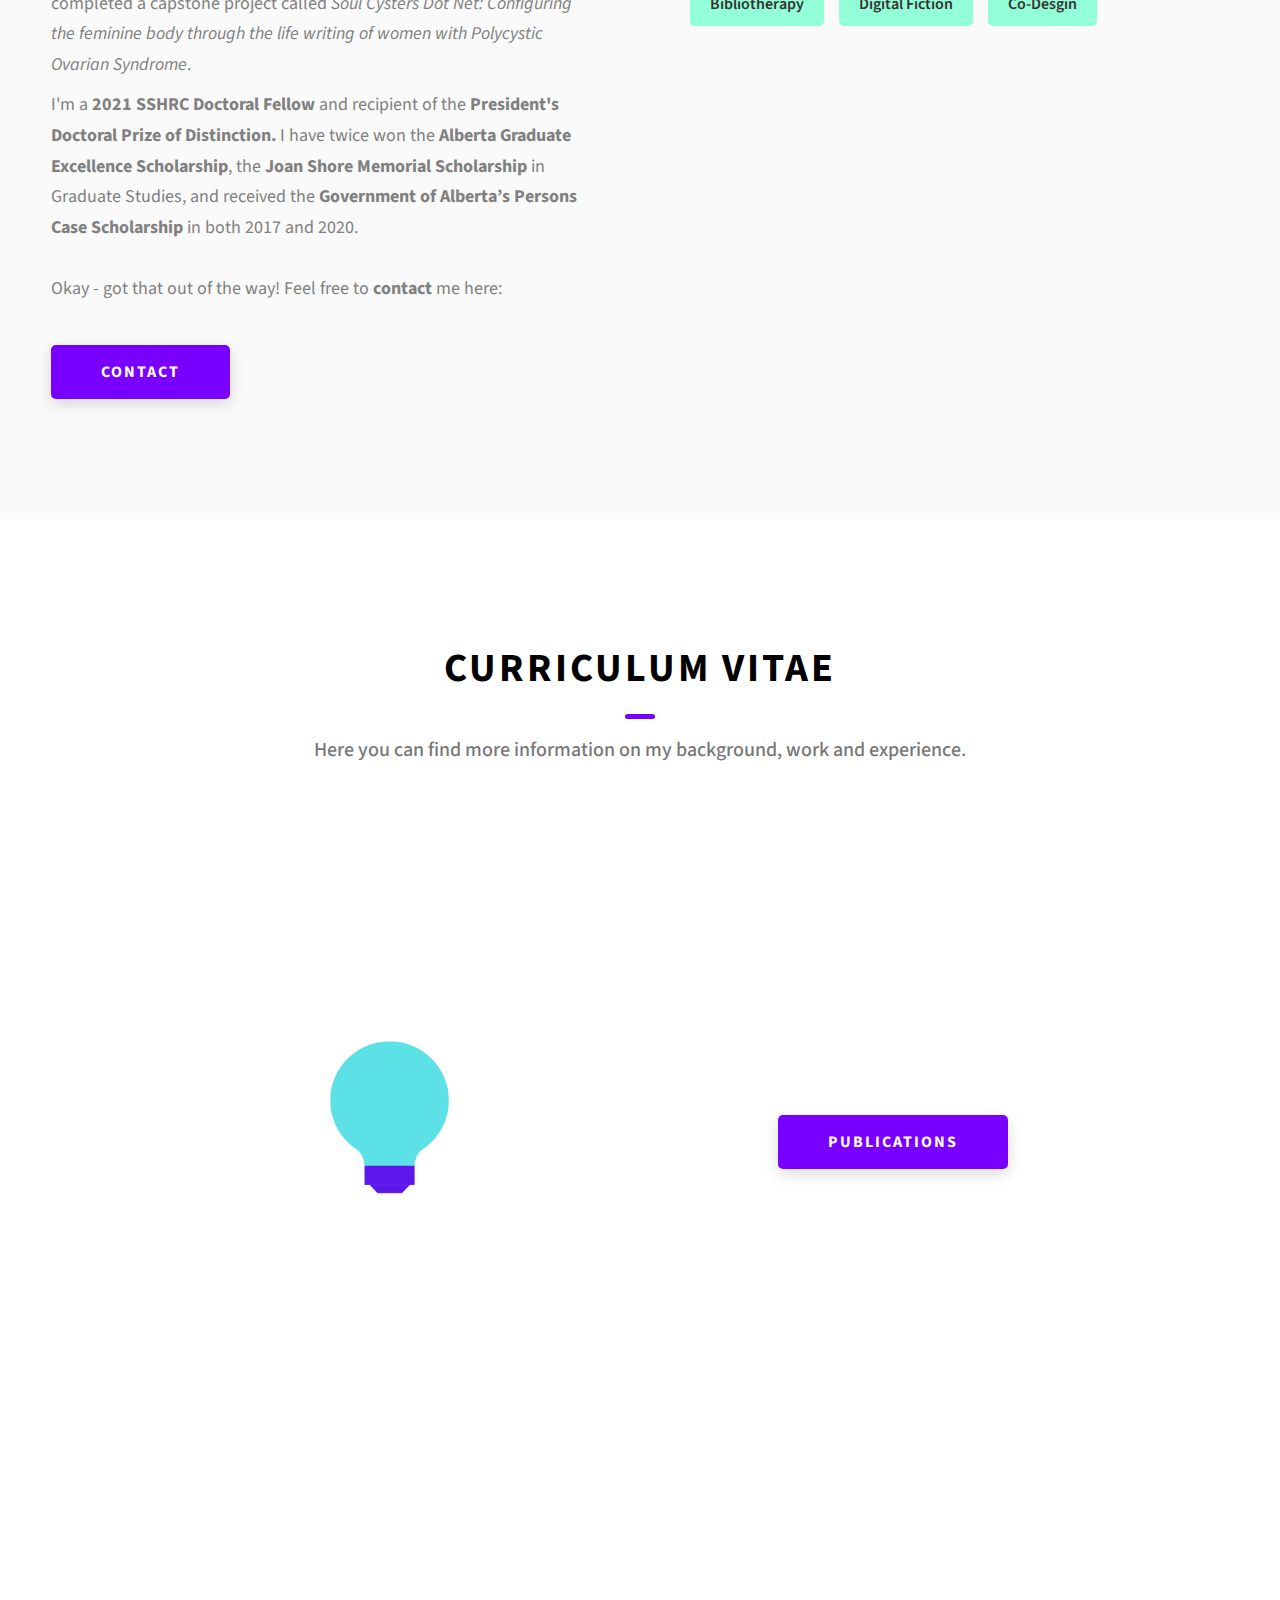
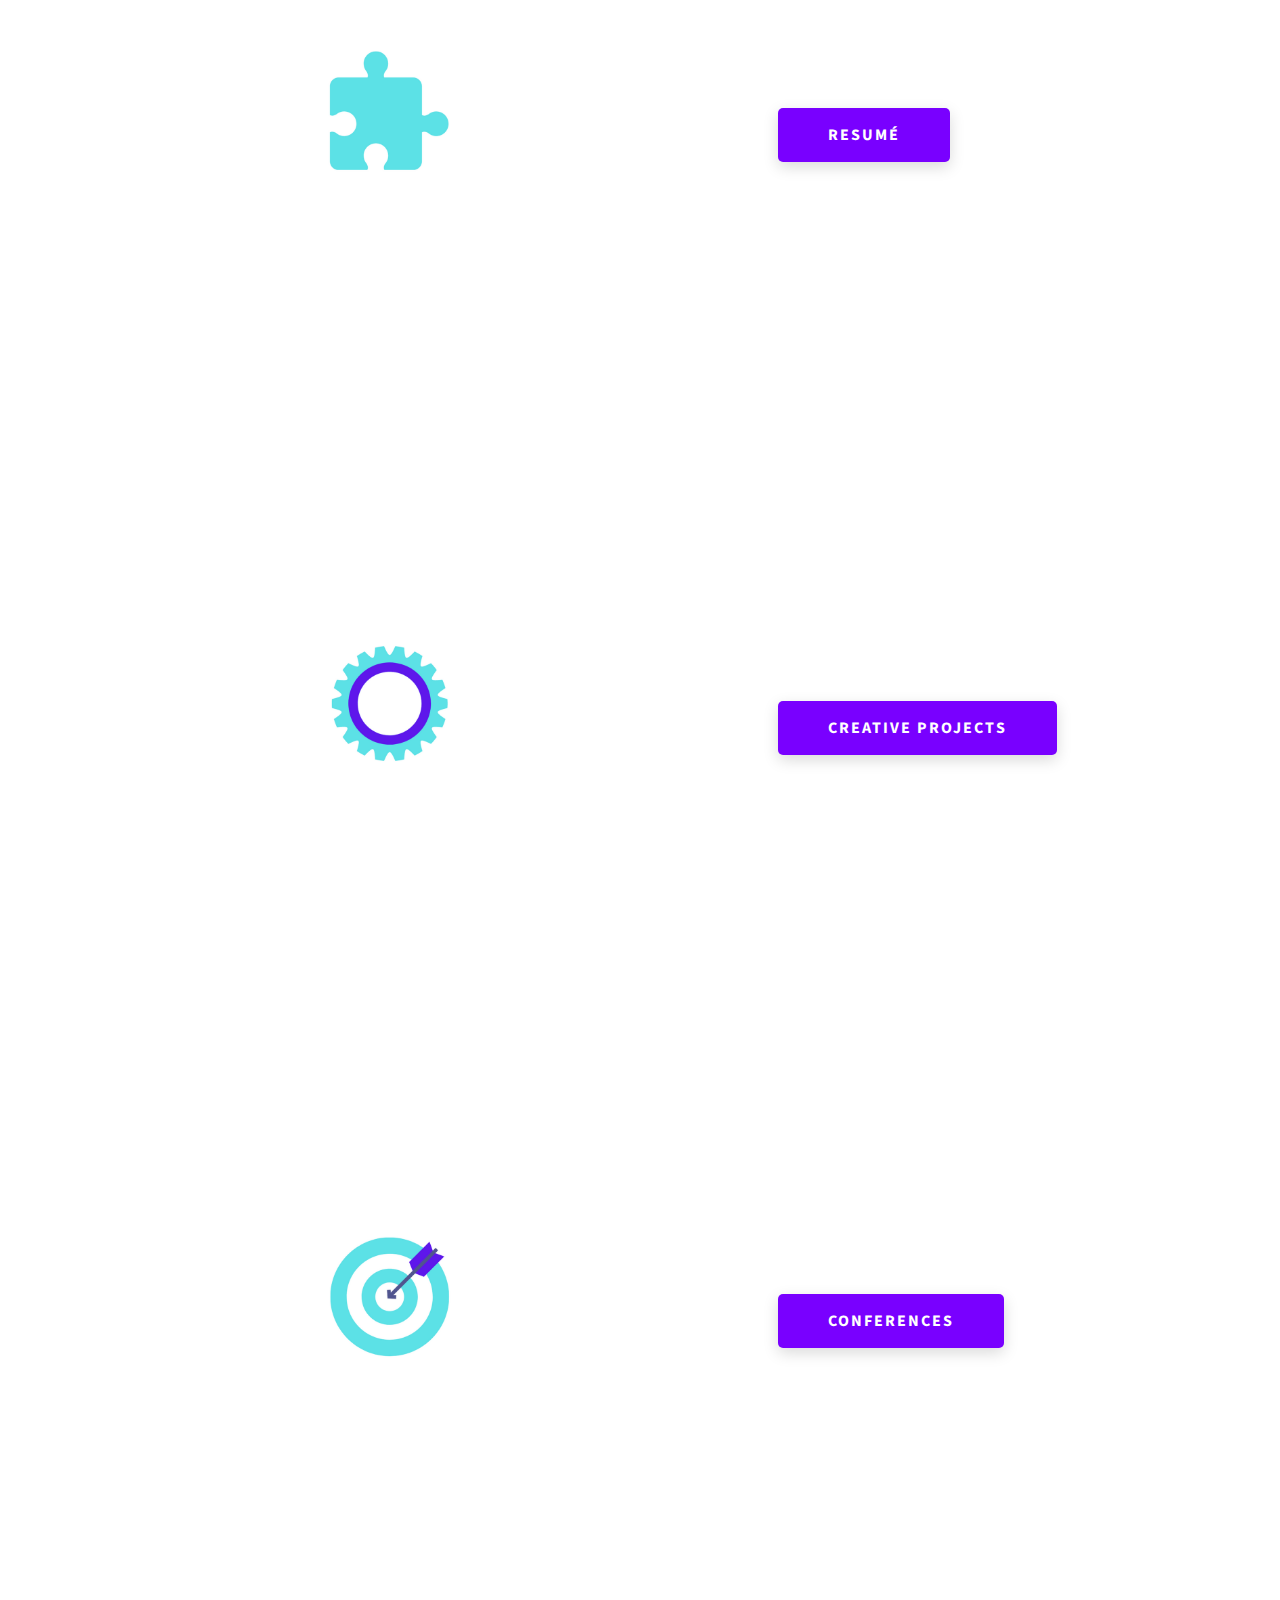
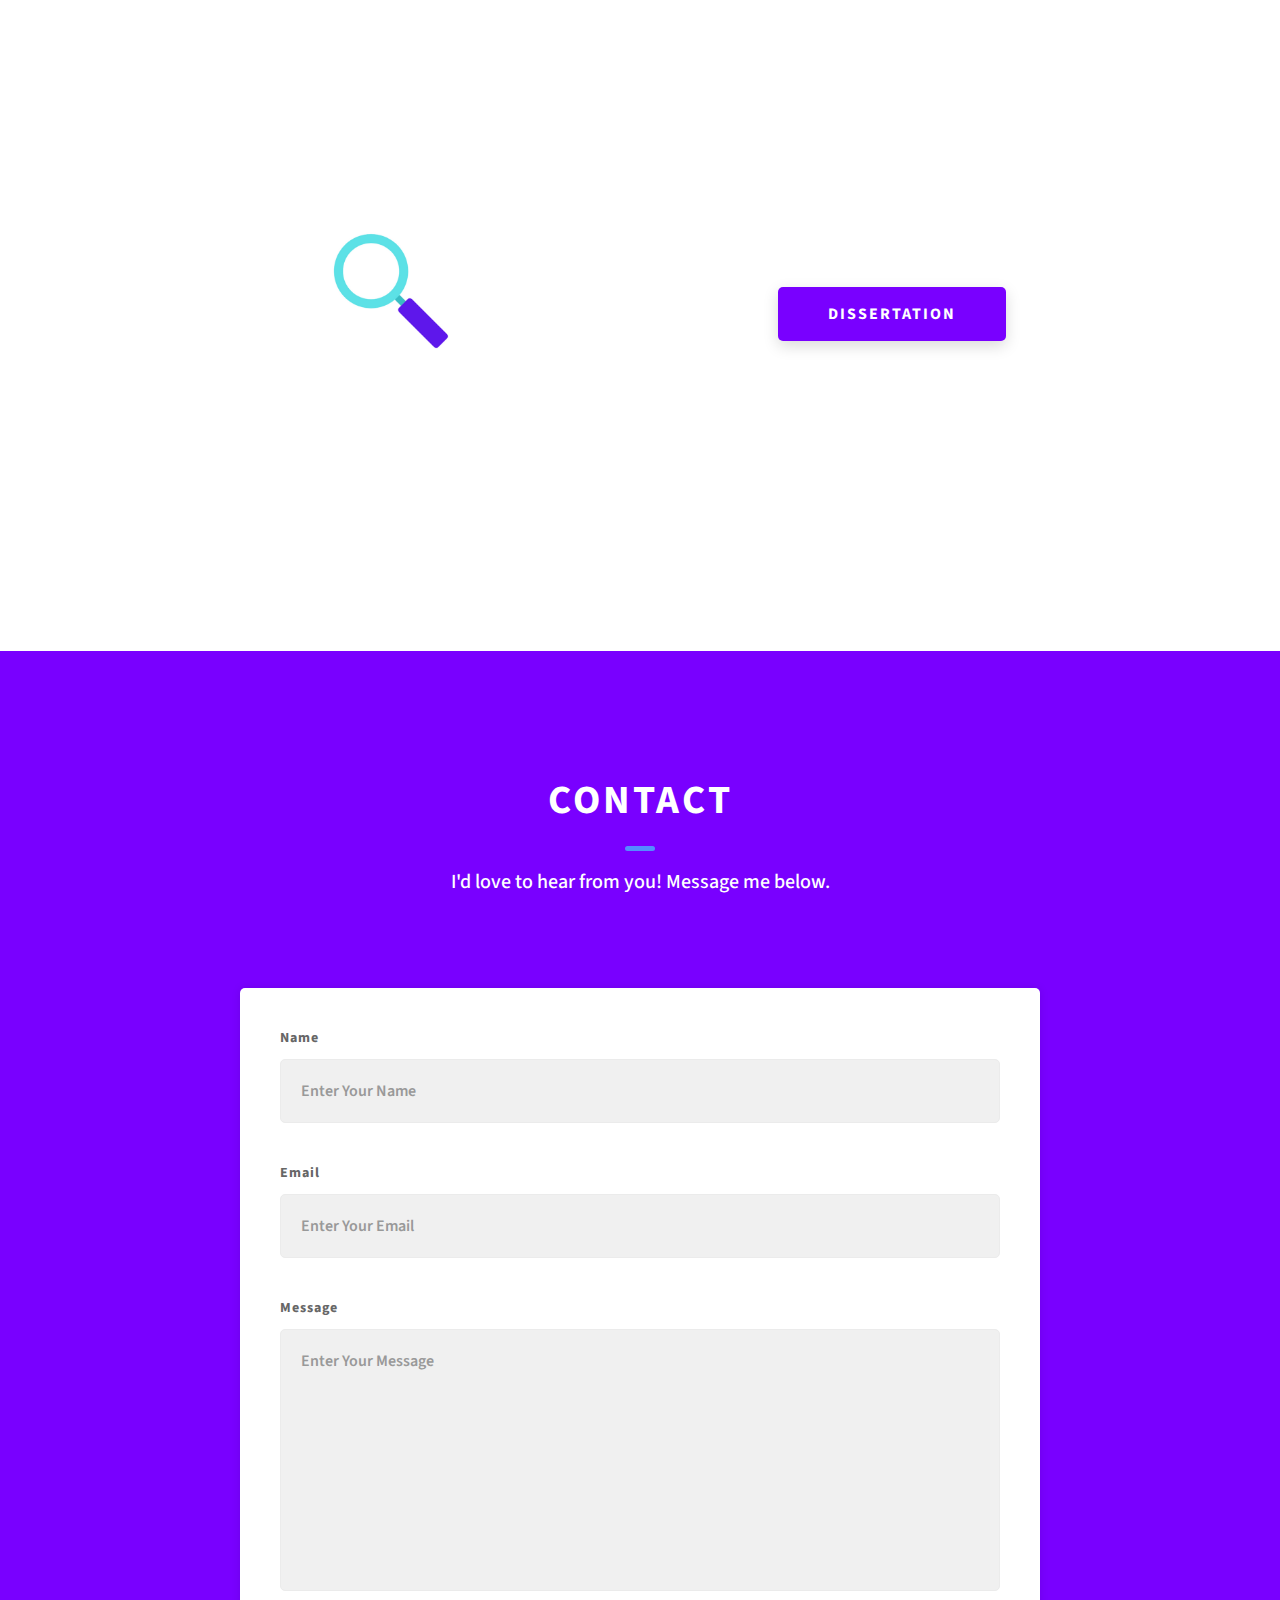
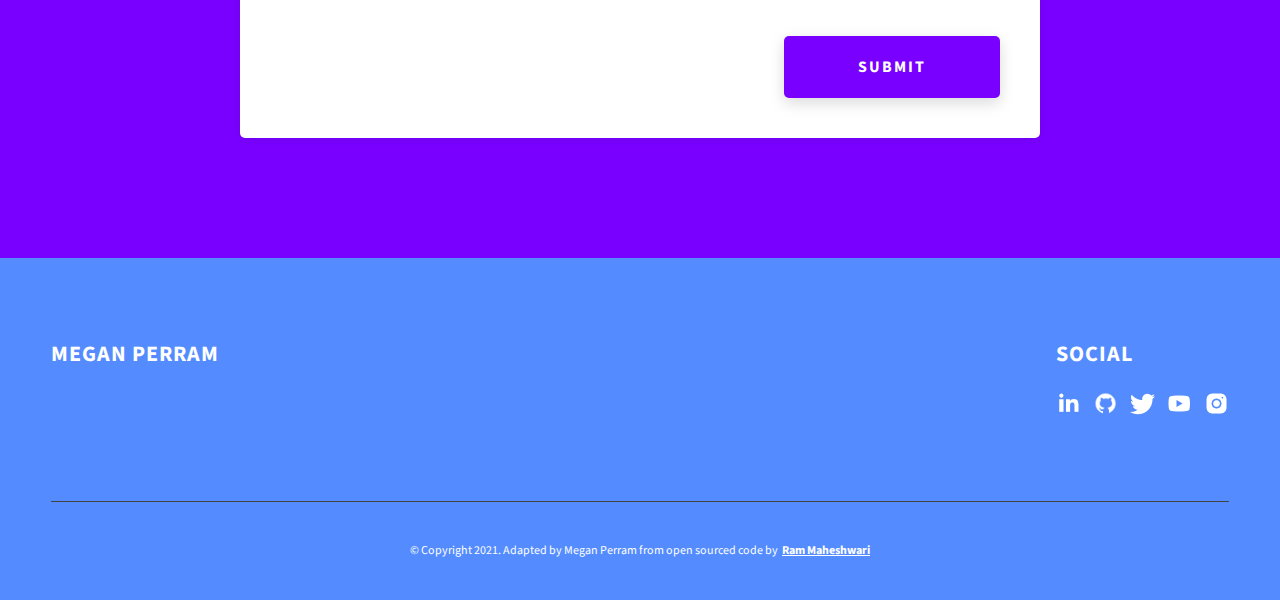
==== commit 0dc1aca8: "Test complete" ====
--- a/Website Design/index.html
+++ b/Website Design/index.html
@@ -82,7 +82,7 @@
     </header>
     <section class="home-hero">
       <div class="home-hero__content">
-        <h1 class="heading-primary">TestHey, My name is Megan Perram</h1>
+        <h1 class="heading-primary">Hey, My name is Megan Perram</h1>
         <div class="home-hero__info">
           <div class="megan-picture-img">
             <img
